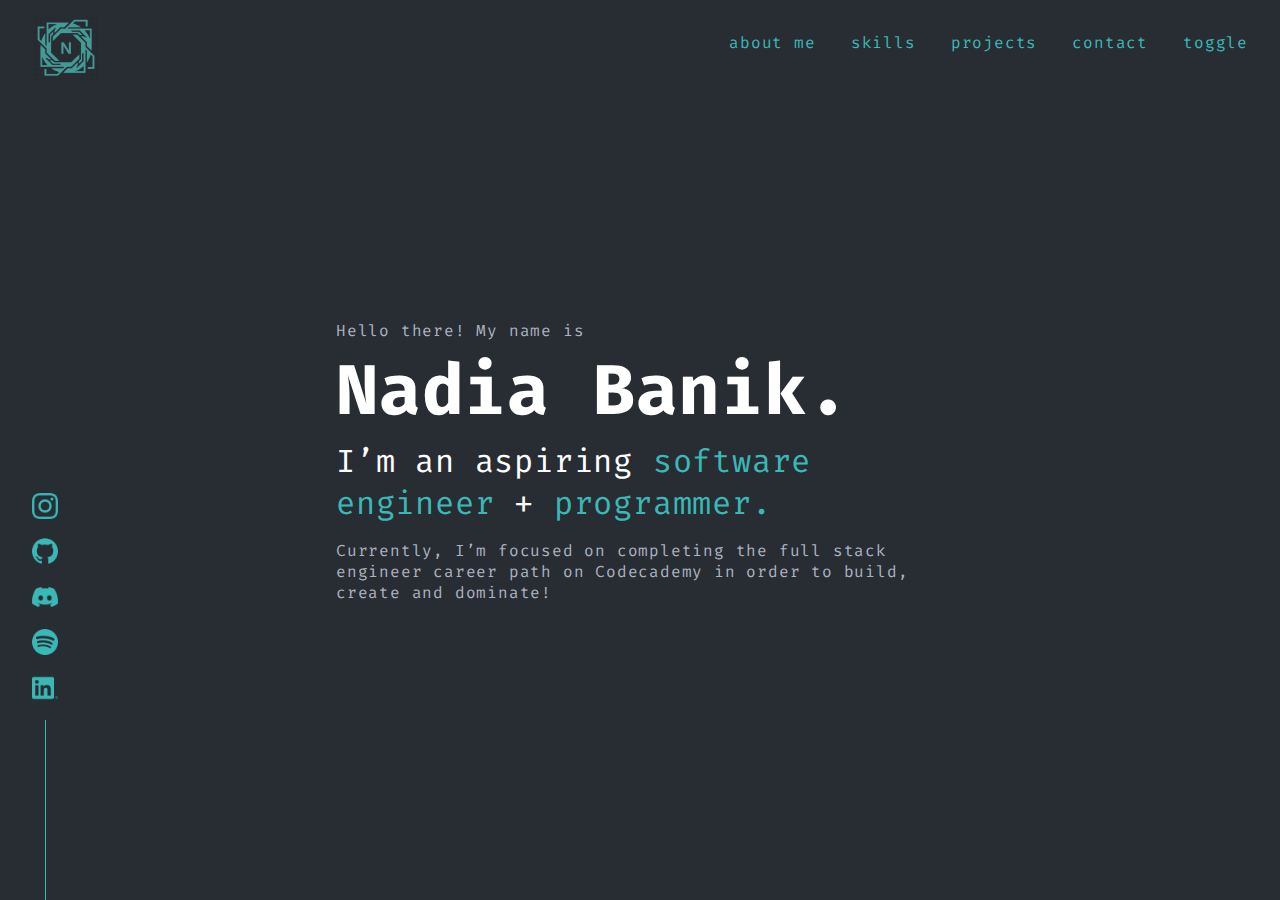
==== index.html @ dfd189db "Add hero content, nav and media bars" ====
<!DOCTYPE html>
<html lang="en">
<head>
    <meta charset="UTF-8">
    <meta name="viewport" content="width=device-width, initial-scale=1.0">
    <link href="https://fonts.googleapis.com/css2?family=Fira+Code:wght@300&family=Roboto+Mono:ital,wght@0,100..700;1,100..700&display=swap" rel="stylesheet">
    <link rel="stylesheet" href="./resources/style.css" type="text/css">
    <title>Portfolio Website</title>
</head>
<body>

    <header>
        <div class="nav-bar">
            <img id="logo" src="./resources/images/logo.png">
            <nav>
                <ul>
                    <a href><li>about me</li></a>
                    <a href><li>skills</li></a>
                    <a href><li>projects</li></a>
                    <a href><li>contact</li></a>
                    <a href><li>toggle</li></a>
                </ul>
            </nav>
        </div>
        
    </header>

    <div class="content">
        <section class="hero">
            <div class="hero-content">
               <div class="hero-text">Hello there! My name is</div>
               <h1>Nadia Banik.</h1>
               <div class="hero-title">I’m an aspiring 
                <span>software engineer</span> + 
                <span>programmer.</span></div>
                <div class="hero-text">Currently, I’m focused on completing the full stack engineer career path on Codecademy in order to build, create and dominate!</div>
            
    
            </div>
        </section>
    </div>
    


    <div class="media-sidebar">
        <a href><img class="media-logos" src="./resources/images/instagram.png" alt="instagram"></a>
        <a href><img class="media-logos" src="./resources/images/github.png" alt="github"></a>
        <a href><img class="media-logos" src="./resources/images/discord.png" alt="discord"></a>
        <a href><img class="media-logos" src="./resources/images/spotify.png" alt="spotify"></a>
        <a href><img class="media-logos" src="./resources/images/linkedin.png" alt="linkedin"></a>
        <span class="media-line"></span>
    </div>
    
</body>
</html>
---- resources/style.css ----
* {
    box-sizing: border-box;
}

body, html {
    font-family: "Fira Code", monospace;
    font-size: 16px;
    margin: 0.5rem 1rem;
    padding: 0;
    background-color: #282C33;
    color: #ABB2BF;
    letter-spacing: 0.05rem;
}

a {
    color: #3AB8B6;
    text-decoration: none;
}

/* NAV BAR  */

.nav-bar {
    display: flex;
    /* position: fixed; */
    z-index: 1;
    justify-content: space-between;
}

nav ul {
    display: flex;
    list-style-type: none;
    gap: 2.2rem;
}

#logo {
    width: 4.25rem;
    height: 4rem;
}

/* MEDIA SIDEBAR  */

.media-sidebar {
    position: fixed;
    display: flex;
    align-items: center;
    flex-direction: column;
    bottom: 0rem;
    gap: 0.9rem;
}

.media-logos {
    width: 1.625rem;
    height: 1.625rem;
}

.media-line {
    width: 0.06rem;
    height: 20vh;
    background-color: #3AB8B6;
    display: block;
}

.content {
    margin-top: 15rem;
    margin-left: 19rem;
}

.hero {
    width: 38rem;
}

h1 {
    font-size: 4.4rem;
    margin: 0.2rem 0;
    color: #FFF
}

.hero-title {
    font-size: 2rem;
    color: #FFF;
    padding-bottom: 1rem;
}

.hero-title span {
    color: #3AB8B6;
}
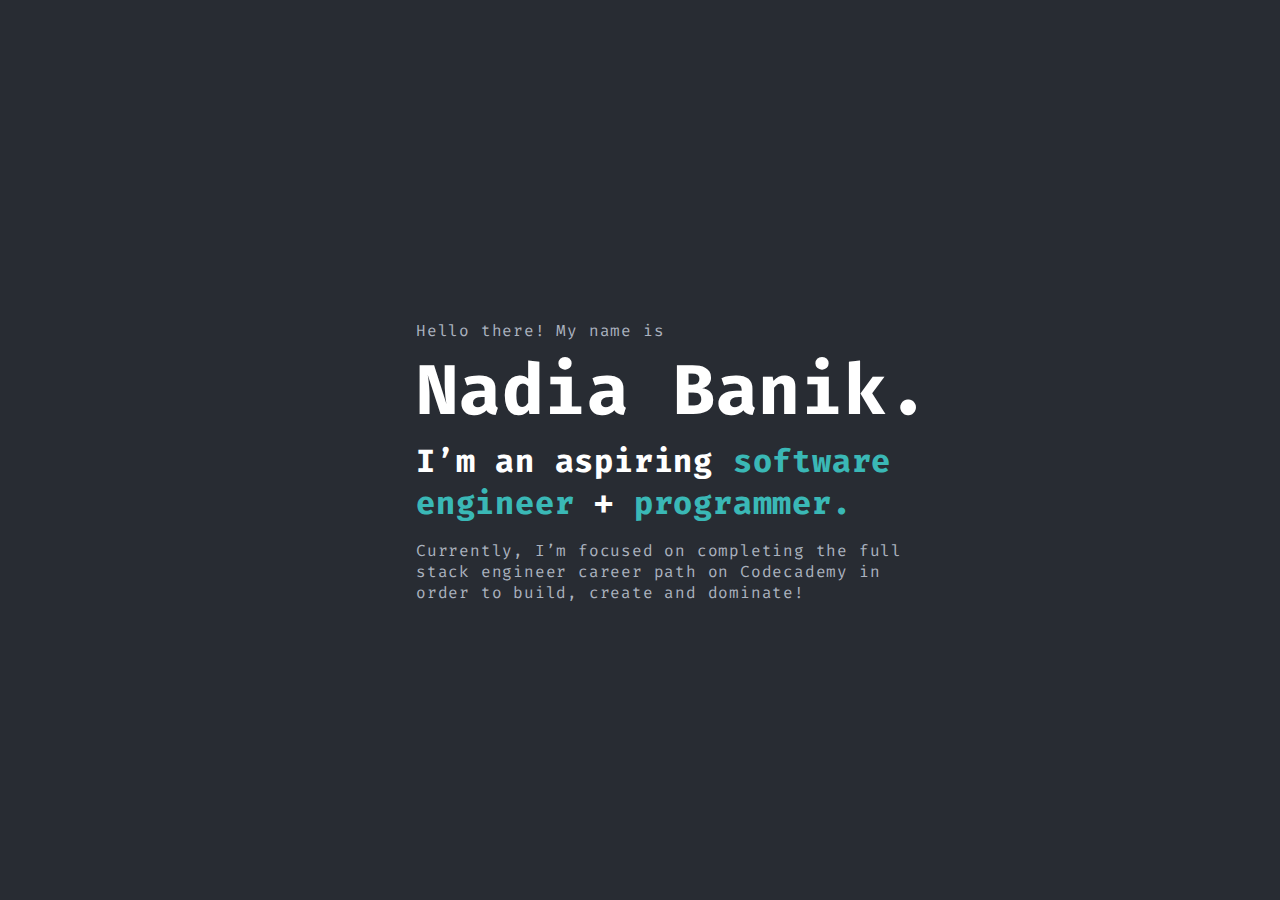
==== commit d24ff998: "Add fade in functions" ====
--- a/index.html
+++ b/index.html
@@ -11,14 +11,14 @@
 
     <header>
         <div class="nav-bar">
-            <img id="logo" src="./resources/images/logo.png">
+            <img id="logo" class="fade-down" src="./resources/images/logo.png">
             <nav>
                 <ul>
-                    <a href><li>about me</li></a>
-                    <a href><li>skills</li></a>
-                    <a href><li>projects</li></a>
-                    <a href><li>contact</li></a>
-                    <a href><li>toggle</li></a>
+                    <a href><li class="fade-down">about me</li></a>
+                    <a href><li class="fade-down">skills</li></a>
+                    <a href><li class="fade-down">projects</li></a>
+                    <a href><li class="fade-down">contact</li></a>
+                    <a href><li class="fade-down">toggle</li></a>
                 </ul>
             </nav>
         </div>
@@ -26,7 +26,7 @@
     </header>
 
     <div class="content">
-        <section class="hero">
+        <section class="hero fade-in">
             <div class="hero-content">
                <div class="hero-text">Hello there! My name is</div>
                <h1>Nadia Banik.</h1>
@@ -42,7 +42,7 @@
     
 
 
-    <div class="media-sidebar">
+    <div class="media-sidebar fade-up">
         <a href><img class="media-logos" src="./resources/images/instagram.png" alt="instagram"></a>
         <a href><img class="media-logos" src="./resources/images/github.png" alt="github"></a>
         <a href><img class="media-logos" src="./resources/images/discord.png" alt="discord"></a>
@@ -51,5 +51,7 @@
         <span class="media-line"></span>
     </div>
     
+    <script src="./resources/script.js"></script>
+
 </body>
 </html>--- a/resources/style.css
+++ b/resources/style.css
@@ -60,13 +60,58 @@
     display: block;
 }
 
-.content {
-    margin-top: 15rem;
-    margin-left: 19rem;
+@keyframes fadeInDown {
+    0% {
+        opacity: 0;
+        transform: translateY(-20px);
+    }
+    100% {
+        opacity: 1;
+        transform: translateY(0);
+    } 
 }
 
+.fade-down {
+    opacity: 0;
+    animation-fill-mode: forwards;
+}
+
+@keyframes fadeInUp {
+    0% {
+        opacity: 0;
+        transform: translateY(80px);
+    }
+    100% {
+        opacity: 1;
+        transform: translateY(0);
+    } 
+}
+
+.fade-up {
+    opacity: 0;
+    animation: fadeInUp 1s forwards;
+}
+
+
+/* CONTENT  */
+
+.content {
+    margin: 15rem 19rem 15rem 24rem;
+    display: flex;
+}
+
+.fade-in {
+    animation: fadeIn 3s;
+}
+
+@keyframes fadeIn {
+    0% { opacity: 0; }
+    100% {opacity: 1; }
+}
+
+
 .hero {
-    width: 38rem;
+    width: 43rem;
 }
 
 h1 {
@@ -77,6 +122,7 @@
 
 .hero-title {
     font-size: 2rem;
+    font-weight: 700;
     color: #FFF;
     padding-bottom: 1rem;
 }
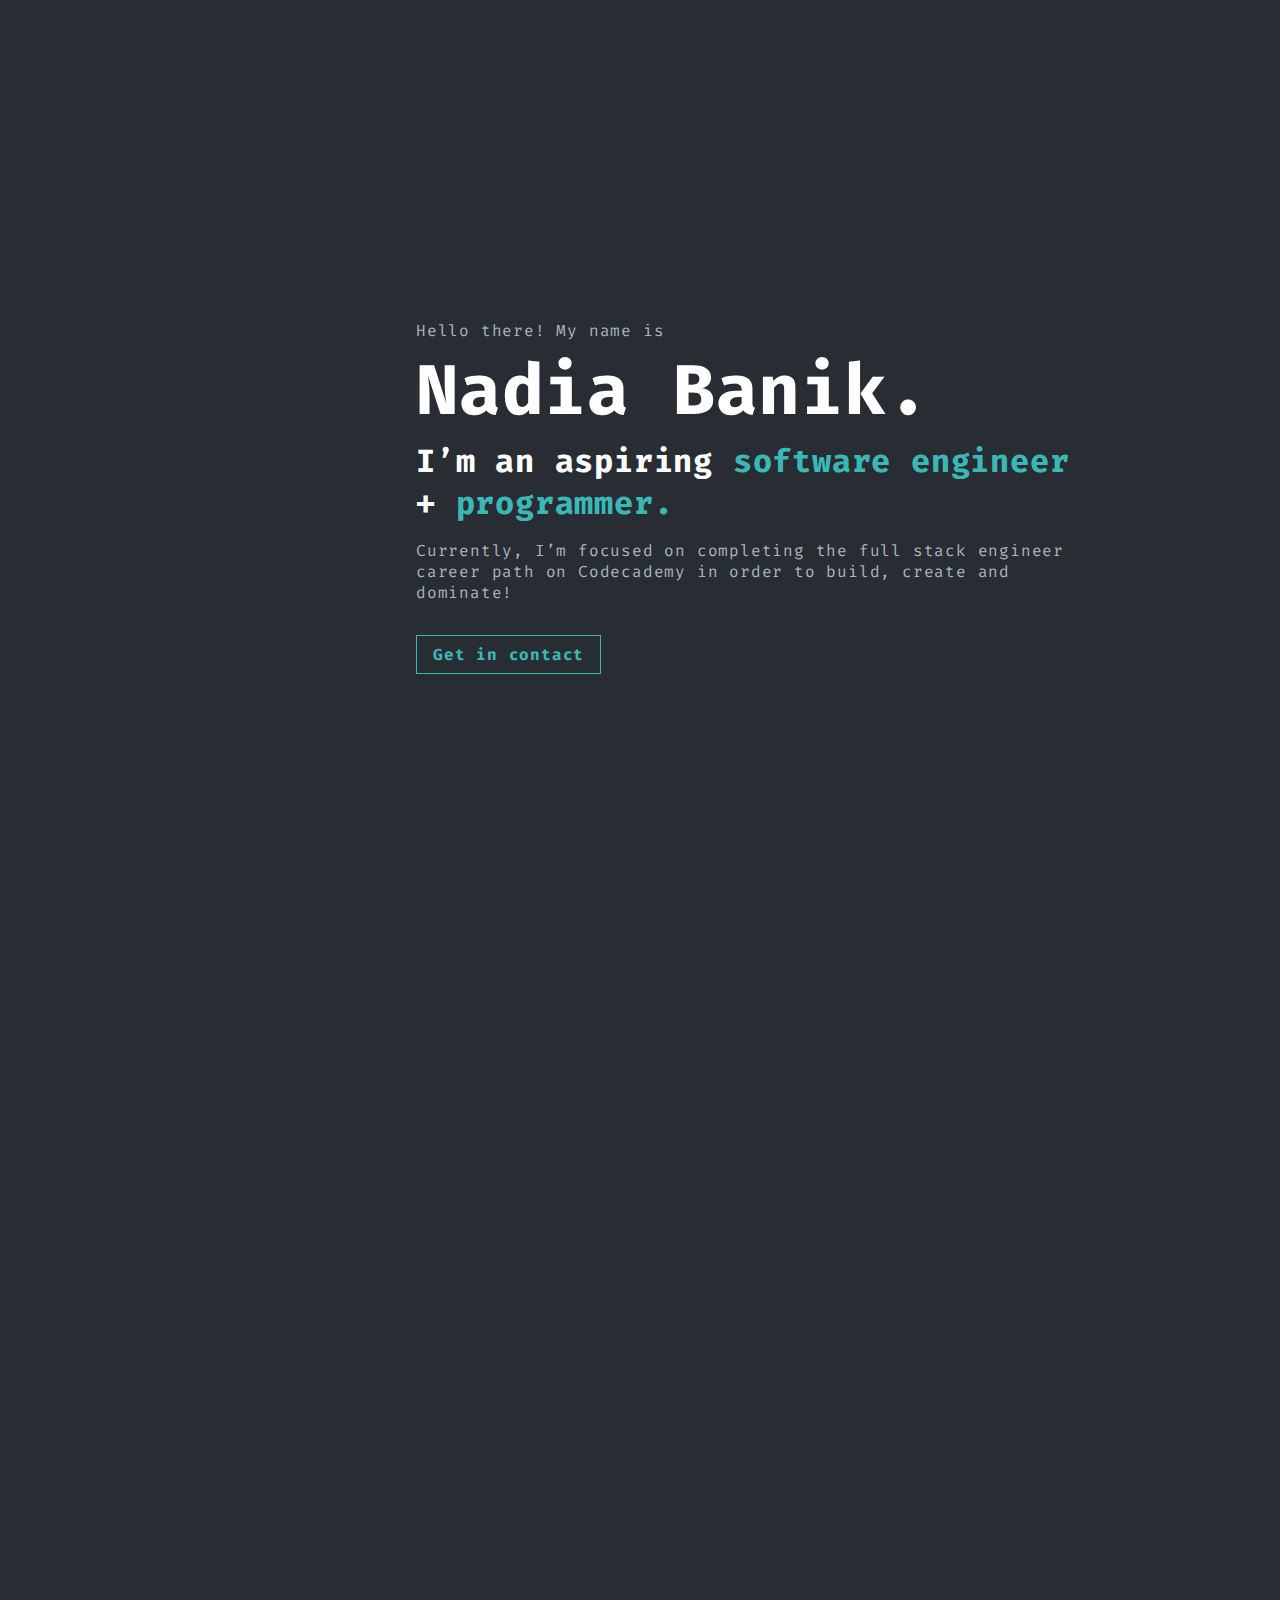
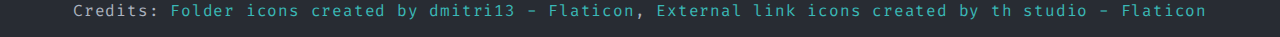
==== commit 5c64a5f0: "Add about me, skills and project sections to content" ====
--- a/index.html
+++ b/index.html
@@ -22,25 +22,7 @@
                 </ul>
             </nav>
         </div>
-        
     </header>
-
-    <div class="content">
-        <section class="hero fade-in">
-            <div class="hero-content">
-               <div class="hero-text">Hello there! My name is</div>
-               <h1>Nadia Banik.</h1>
-               <div class="hero-title">I’m an aspiring 
-                <span>software engineer</span> + 
-                <span>programmer.</span></div>
-                <div class="hero-text">Currently, I’m focused on completing the full stack engineer career path on Codecademy in order to build, create and dominate!</div>
-            
-    
-            </div>
-        </section>
-    </div>
-    
-
 
     <div class="media-sidebar fade-up">
         <a href><img class="media-logos" src="./resources/images/instagram.png" alt="instagram"></a>
@@ -50,8 +32,125 @@
         <a href><img class="media-logos" src="./resources/images/linkedin.png" alt="linkedin"></a>
         <span class="media-line"></span>
     </div>
+
+    <div class="content">
+
+        <section class="hero fade-in">
+            <div class="hero-content">
+               <div class="hero-text">Hello there! My name is</div>
+               <h1>Nadia Banik.</h1>
+               <div class="hero-title">I’m an aspiring 
+                <span>software engineer</span> + 
+                <span>programmer.</span></div>
+                <div class="hero-text">Currently, I’m focused on completing the full stack engineer career path on Codecademy in order to build, create and dominate!</div>
+                <a href="#contact"><div class="contact-button">Get in contact</div></a>
+            </div>
+        </section>
+
+        <section class="about-me fade">
+            <div class="about-me-header"><h2 class="h2">about me</h2></div>
+            <div class="about-me-content">
+                <p>about me text about me text about me text about me text about me text about me text about me text about me text about me text about me text about me text about me text about me text about me text about me text about me text about me text about me text about me text about me text about me text about me text about me text about me text about me text about me text about me text about me text about me text about me text </p>
+                <img src="./resources/images/about-me.png"/>
+            </div>
+        </section>
+
+        <section class="skills fade">
+            <div class="skills-header"><h2 class="h2">skills</h2></div>
+            <div class="skills-content">
+                <div class="skill-block">
+                    <div class="skill-block-name">Languages</div>
+                    <ul class="skill-block-list">
+                        <li class="skill-block-skill">HTML</li>
+                        <li class="skill-block-skill">CSS</li>
+                        <li class="skill-block-skill">Javascript</li>
+                        <li class="skill-block-skill">Python</li>
+                        <li class="skill-block-skill">C#</li>
+                        <li class="skill-block-skill">Java</li>
+                    </ul>
+                </div>
+                <div class="skill-block">
+                    <div class="skill-block-name">Tools</div>
+                    <ul class="skill-block-list">
+                        <li class="skill-block-skill">VSCode</li>
+                        <li class="skill-block-skill">Git</li>
+                        <li class="skill-block-skill">Figma</li>
+                    </ul>
+                </div>
+                <div class="skill-block">
+                    <div class="skill-block-name">Other</div>
+                    <ul class="skill-block-list">
+                        <li class="skill-block-skill">Azure</li>
+                        <li class="skill-block-skill">Powershell</li>
+                        <li class="skill-block-skill">Sysadmin</li>
+                    </ul>
+                </div>
+            </div>
+        </section>
+
+        <section class="projects fade">
+            <div class="projects-header"><h2 class="h2">projects</h2></div>
+            <div class="projects-content">
+                <div class="project-block">
+                    <div class="project">
+                        <div class="project-top">
+                            <img src="./resources/images/folder.png">
+                            <div class="links">
+                                <a href="https://github.com/enzodia1908/hyperspace-hangout" target="_blank"><div class="github-link-projects"></div></a>
+                                <a href="https://enzodia1908.github.io/hyperspace-hangout/" target="_blank"><div class="link"></div></a>
+                            </div>
+                        </div>
+                        <div class="project-info">
+                            <h3>The Hyperspace Hangout</h3>
+                            <p>A responsive club website created utilising the fundamentals of FlexBox.</p>
+                        </div>
+                    </div>
+                </div>
+                
+                <div class="project-block">
+                    <div class="project">
+                        <div class="project-top">
+                            <img src="./resources/images/folder.png">
+                            <div class="links">
+                                <a href="https://github.com/enzodia1908/gymshark-homepage-lookalike" target="_blank"><div class="github-link-projects"></div></a>
+                                <a href="https://enzodia1908.github.io/gymshark-homepage-lookalike/" target="_blank"><div class="link"></div></a>
+                            </div>
+                        </div>
+                        <div class="project-info">
+                            <h3>Gymshark Homepage Lookalike</h3>
+                            <p>First website project using Flexbox and inspired by the Gymshark website.</p>
+                        </div>
+                    </div>
+                </div>
+
+                <div class="project-block">
+                    <div class="project">
+                        <div class="project-top">
+                            <img src="./resources/images/folder.png">
+                            <div class="links">
+                                <a href="https://github.com/enzodia1908/mixed-messages" target="_blank"><div class="github-link-projects"></div></a>
+                                <a href="https://enzodia1908.github.io/mixed-messages/" target="_blank"><div class="link"></div></a>
+                            </div>
+                        </div>
+                        <div class="project-info">
+                            <h3>Mixed Messages</h3>
+                            <p>A fun project that predicts your future, built using Javascript.</p>
+                        </div>
+                    </div>
+                </div>
+            </div>
+
+        </section>
+        
+
+    </div>
     
+
+
+    <footer>Credits: <a href="https://www.flaticon.com/free-icons/folder" title="folder icons">Folder icons created by dmitri13 - Flaticon</a>, <a href="https://www.flaticon.com/free-icons/external-link" title="external link icons">External link icons created by th studio - Flaticon</a></footer>
+    <script src="https://ajax.googleapis.com/ajax/libs/jquery/3.7.1/jquery.min.js"></script>
     <script src="./resources/script.js"></script>
+    
 
 </body>
 </html>--- a/resources/style.css
+++ b/resources/style.css
@@ -15,6 +15,24 @@
 a {
     color: #3AB8B6;
     text-decoration: none;
+    transition: 0.3s ease-in-out;
+}
+
+a:hover {
+    color: #C778DD;
+}
+
+.contact-button {
+    display: inline-block;
+    border: 1px solid #3AB8B6;
+    padding: 0.5rem 1rem;
+    font-weight: 700;
+    margin-top: 2rem;
+    transition: 0.3s ease-in-out;
+}
+
+.contact-button:hover {
+    border: 1px solid #C778DD;
 }
 
 /* NAV BAR  */
@@ -98,6 +116,7 @@
 .content {
     margin: 15rem 19rem 15rem 24rem;
     display: flex;
+    flex-direction: column;
 }
 
 .fade-in {
@@ -109,9 +128,46 @@
     100% {opacity: 1; }
 }
 
+.h2 {
+    font-size: 2rem;
+    position: relative;
+    float: none;
+    clear: both;
+    display: inline-block;
+}
+
+.h2::after {
+    content: "";
+    display: block;
+    width: 17.6rem;
+    height: 0.06rem;
+    background-color: #3AB8B6;
+    position: absolute;
+    transform: translate(100%, -50%);
+    right: -1rem;
+    top: 50%;
+}
+
+.section {
+    height: 100vh;
+}
+
+.fade {
+    opacity: 0;
+    transform: translate(0, 10vh);
+    transition: all 2.5s;
+}
+
+.fade.visible {
+    opacity: 1;
+    transform: translate(0, 0);
+}
+
+/* HERO  */
 
 .hero {
     width: 43rem;
+    padding-bottom: 19rem;
 }
 
 h1 {
@@ -129,4 +185,136 @@
 
 .hero-title span {
     color: #3AB8B6;
+}
+
+/* ABOUT ME  */
+
+.about-me {
+    width: 49.25rem;
+    padding-bottom: 19rem;
+}
+
+.about-me-content {
+    display: flex;
+}
+
+.about-me img {
+    height: 13.8rem;
+    width: 13.8rem;
+}
+
+/* SKILLS  */
+
+.skills {
+    width: 43rem;
+    padding-bottom: 19rem;
+}
+
+.skills-content {
+    padding-top: 4.18rem;
+    display: flex;
+    gap: 1.8rem;
+    align-items: flex-start;
+}
+
+.skill-block {
+    border: 1px solid #3AB8B6;
+    display: flex;
+    flex-direction: column;
+    max-width: 11rem;
+    min-width: 200px;
+}
+
+.skill-block-name {
+    padding: 8px;
+    border-bottom: 1px solid #3AB8B6;
+}
+
+.skill-block-list {
+    display: flex;
+    flex-wrap: wrap;
+    gap: 0.5rem;
+    padding: 0 0.5rem;
+}
+
+.skill-block-skill {
+    list-style: none;
+    margin: 0;
+}
+
+/* PROJECTS  */
+
+.projects {
+    width: 43rem;
+    padding-bottom: 19rem;
+}
+
+.projects-content {
+    padding-top: 4.18rem;
+    display: flex;
+    gap: 1.8rem;
+    align-items: flex-start;
+}
+
+.project-block {
+    border: 1px solid #3AB8B6;
+    display: flex;
+    flex-direction: column;
+    min-width: 19.5rem;
+    min-height: 15.8rem;
+}
+
+.project {
+    margin: 1.3rem;
+}
+
+.project-top {
+    display: flex;
+    justify-content: space-between;
+    align-items: start;
+    padding-bottom: 0.8rem;
+}
+
+.project-top img {
+    width: 2.2rem;
+    height: 2.2rem;
+}
+
+.links {
+    display: flex;
+    align-items: center;
+    gap: 0.5rem;
+}
+
+.github-link-projects {
+    width: 1.3rem;
+    height: 1.3rem;
+    background-image: url(./images/github.png);
+    background-size: cover;
+    transition: background-image 0.3s ease-in-out;
+}
+
+.github-link-projects:hover {
+    background-image: url(./images/github-hover.png);
+    cursor: pointer;
+}
+
+.link {
+    width: 1.3rem;
+    height: 1.3rem;
+    background-image: url(./images/link.png);
+    background-size: cover;
+    transition: background-image 0.3s ease-in-out;
+}
+
+.link:hover {
+    background-image: url(./images/link-hover.png);
+    cursor: pointer;
+}
+
+
+
+
+footer {
+    text-align: center;
 }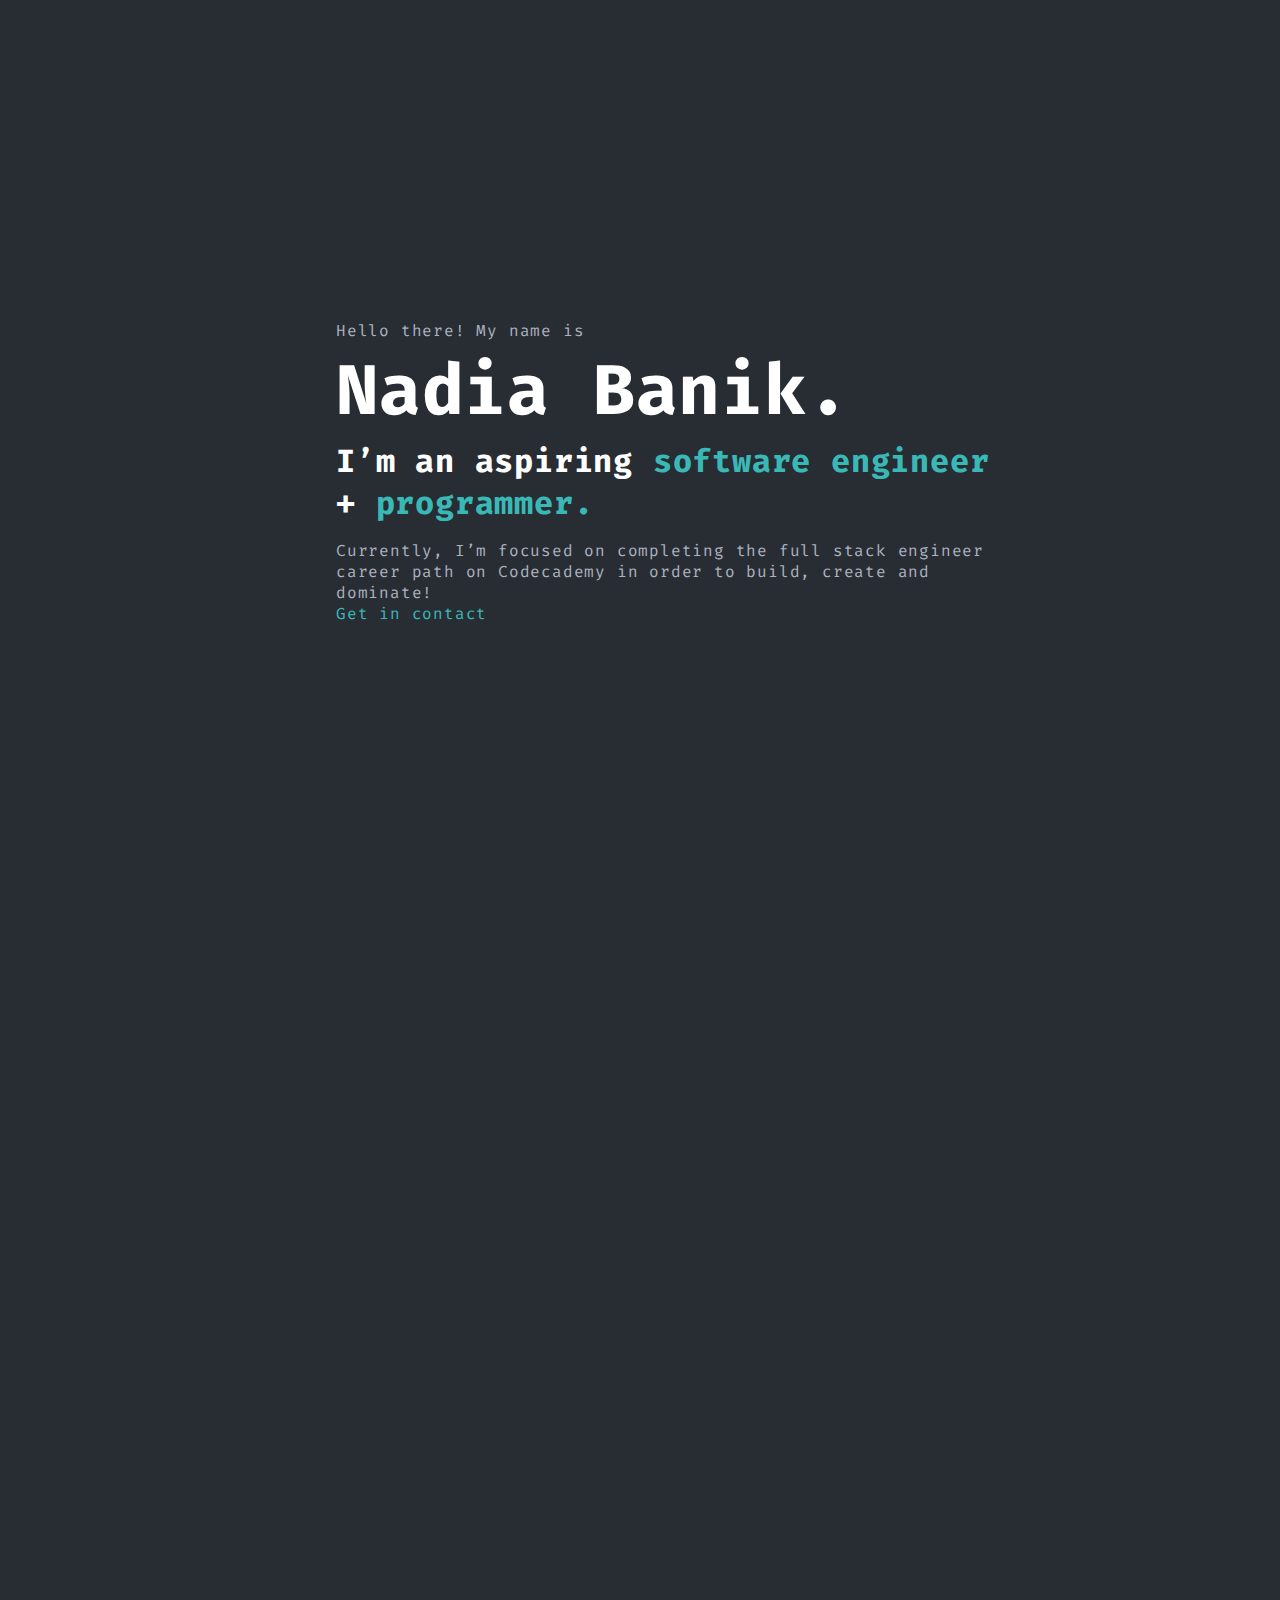
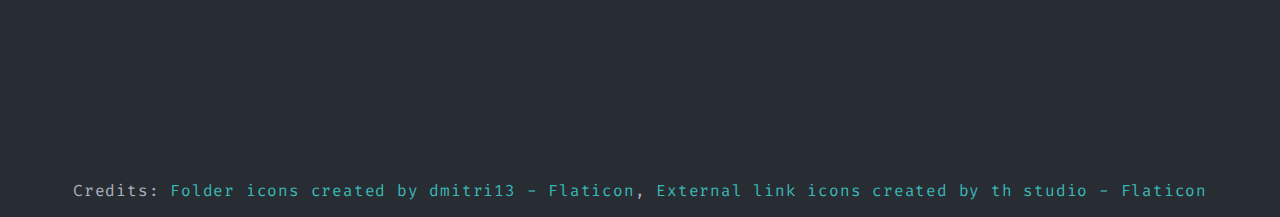
==== commit 73eb373d: "Add contact section" ====
--- a/index.html
+++ b/index.html
@@ -9,6 +9,7 @@
 </head>
 <body>
 
+    <!-- NAV BAR TOP -->
     <header>
         <div class="nav-bar">
             <img id="logo" class="fade-down" src="./resources/images/logo.png">
@@ -24,6 +25,7 @@
         </div>
     </header>
 
+    <!-- MEDIA BAR SIDE -->
     <div class="media-sidebar fade-up">
         <a href><img class="media-logos" src="./resources/images/instagram.png" alt="instagram"></a>
         <a href><img class="media-logos" src="./resources/images/github.png" alt="github"></a>
@@ -33,8 +35,10 @@
         <span class="media-line"></span>
     </div>
 
+    <!-- MAIN CONTENT -->
     <div class="content">
 
+        <!-- HERO CONTENT -->
         <section class="hero fade-in">
             <div class="hero-content">
                <div class="hero-text">Hello there! My name is</div>
@@ -47,6 +51,7 @@
             </div>
         </section>
 
+        <!-- ABOUT ME CONTENT -->
         <section class="about-me fade">
             <div class="about-me-header"><h2 class="h2">about me</h2></div>
             <div class="about-me-content">
@@ -55,6 +60,7 @@
             </div>
         </section>
 
+        <!-- SKILLS CONTENT -->
         <section class="skills fade">
             <div class="skills-header"><h2 class="h2">skills</h2></div>
             <div class="skills-content">
@@ -88,6 +94,7 @@
             </div>
         </section>
 
+        <!-- PROJECTS CONTENT -->
         <section class="projects fade">
             <div class="projects-header"><h2 class="h2">projects</h2></div>
             <div class="projects-content">
@@ -139,10 +146,16 @@
                     </div>
                 </div>
             </div>
+        </section>
 
+        <!-- CONTACT CONTENT -->
+        <section class="contact fade">
+            <div class="contact-header"><h2 class="h2">contact</h2></div>
+            <div class="contact-content">
+                My inbox is always open, whether it's to ask questions about any of my projects, if you need any help with your projects or if you just want to say hi. :)                
+            </div>
+            <div class="button">Say hello!</div>
         </section>
-        
-
     </div>
     
 
--- a/resources/style.css
+++ b/resources/style.css
@@ -22,7 +22,7 @@
     color: #C778DD;
 }
 
-.contact-button {
+.button {
     display: inline-block;
     border: 1px solid #3AB8B6;
     padding: 0.5rem 1rem;
@@ -31,7 +31,7 @@
     transition: 0.3s ease-in-out;
 }
 
-.contact-button:hover {
+.button:hover {
     border: 1px solid #C778DD;
 }
 
@@ -114,9 +114,11 @@
 /* CONTENT  */
 
 .content {
-    margin: 15rem 19rem 15rem 24rem;
+    margin: 15rem 10rem 15rem 15rem;
     display: flex;
     flex-direction: column;
+    justify-content: center;
+    align-items: center;
 }
 
 .fade-in {
@@ -313,6 +315,12 @@
 }
 
 
+/* CONTACT  */
+
+.contact-content {
+
+}
+
 
 
 footer {
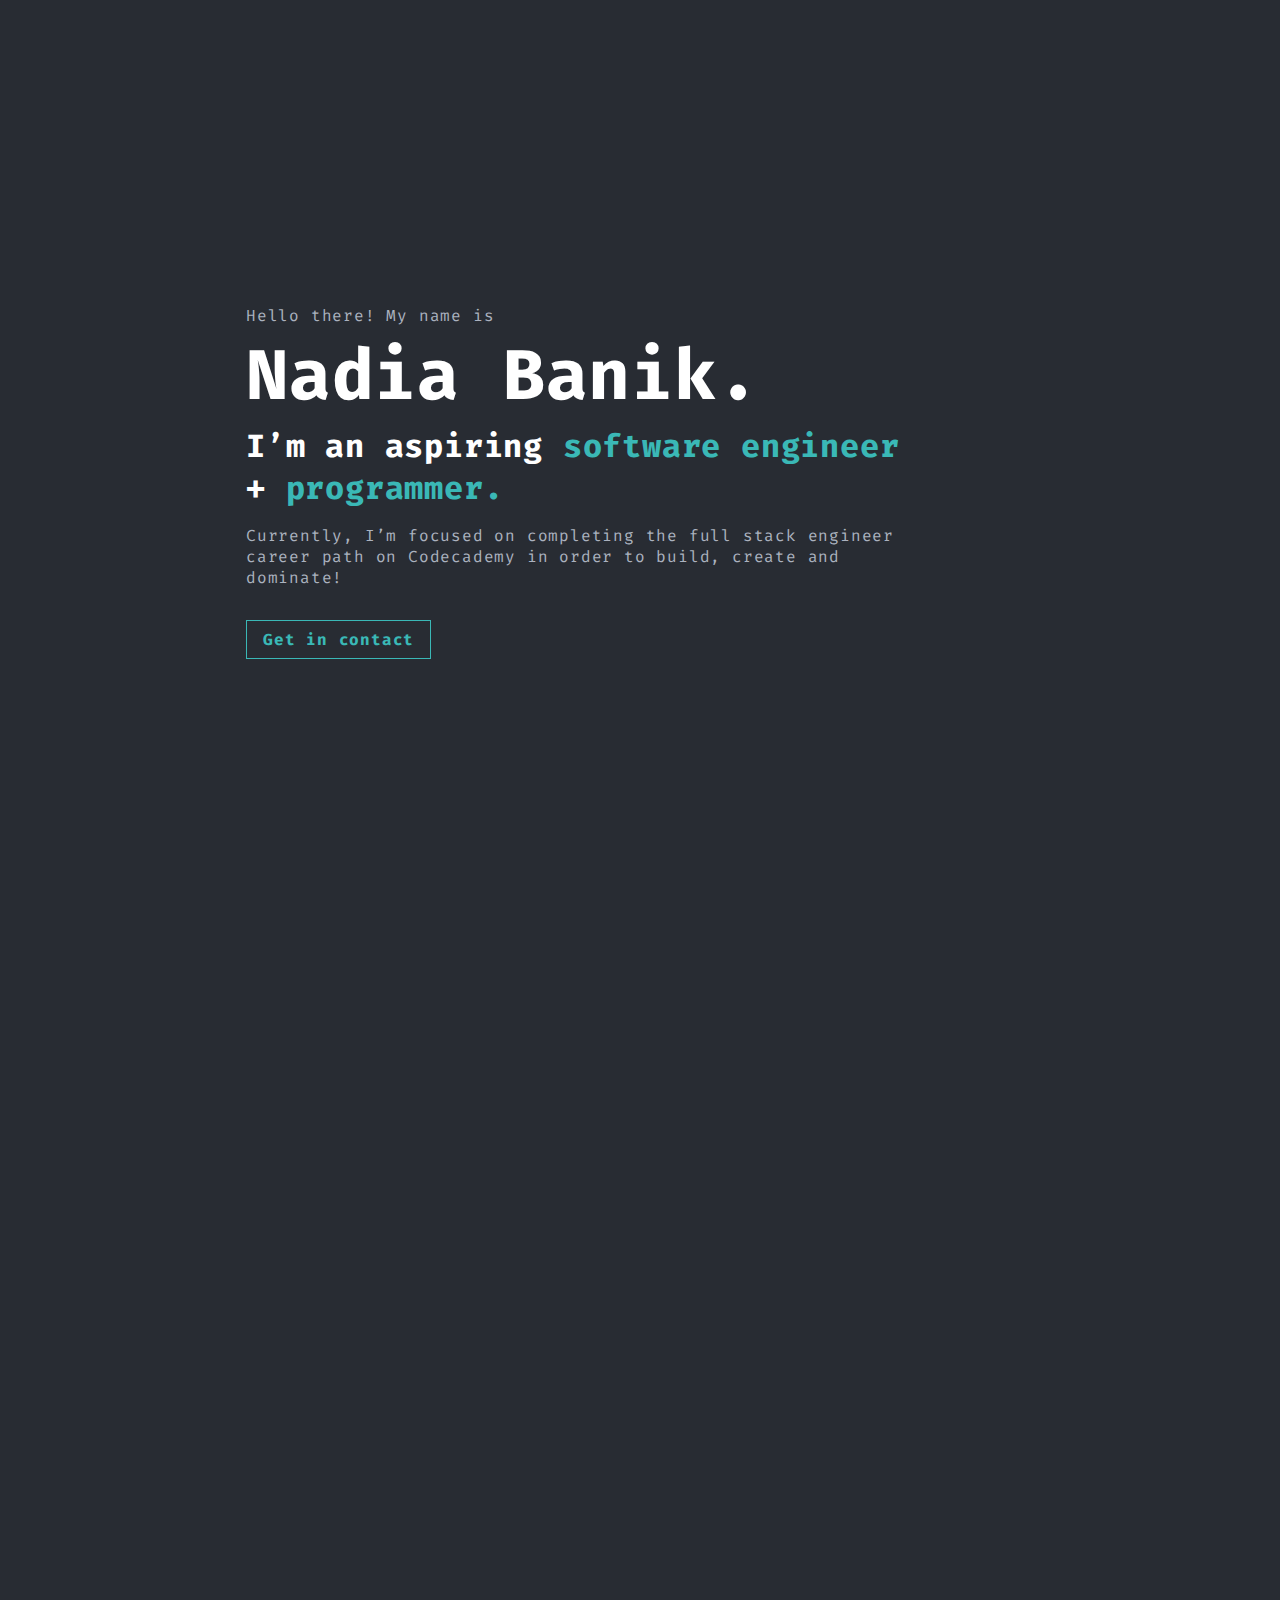
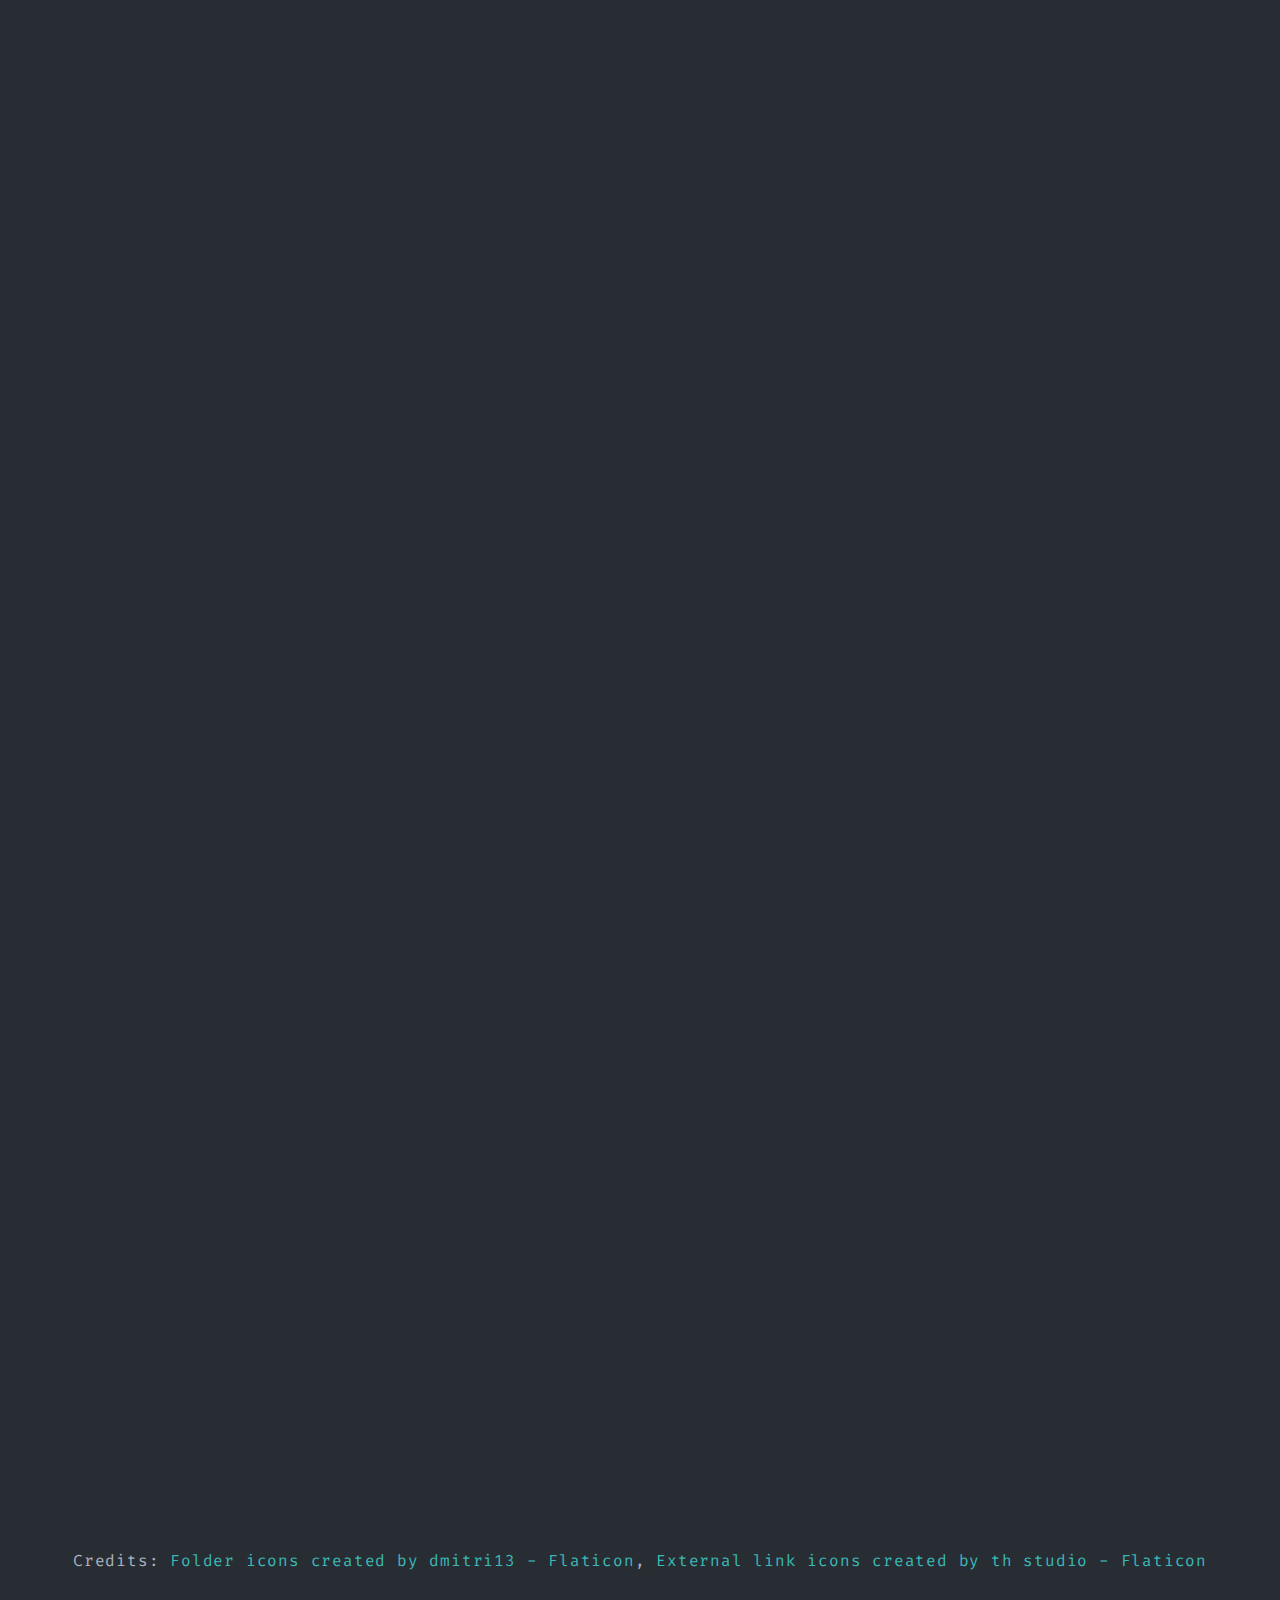
==== commit d38dd716: "Add about me page" ====
--- a/index.html
+++ b/index.html
@@ -11,7 +11,6 @@
 
     <!-- NAV BAR TOP -->
     <header>
-        <div class="nav-bar">
             <img id="logo" class="fade-down" src="./resources/images/logo.png">
             <nav>
                 <ul>
@@ -22,7 +21,6 @@
                     <a href><li class="fade-down">toggle</li></a>
                 </ul>
             </nav>
-        </div>
     </header>
 
     <!-- MEDIA BAR SIDE -->
@@ -47,7 +45,7 @@
                 <span>software engineer</span> + 
                 <span>programmer.</span></div>
                 <div class="hero-text">Currently, I’m focused on completing the full stack engineer career path on Codecademy in order to build, create and dominate!</div>
-                <a href="#contact"><div class="contact-button">Get in contact</div></a>
+                <a href="#contact"><div class="button">Get in contact</div></a>
             </div>
         </section>
 
@@ -55,43 +53,14 @@
         <section class="about-me fade">
             <div class="about-me-header"><h2 class="h2">about me</h2></div>
             <div class="about-me-content">
-                <p>about me text about me text about me text about me text about me text about me text about me text about me text about me text about me text about me text about me text about me text about me text about me text about me text about me text about me text about me text about me text about me text about me text about me text about me text about me text about me text about me text about me text about me text about me text </p>
-                <img src="./resources/images/about-me.png"/>
+                <p>
+                I’ve been passionate about coding since childhood, starting with HTML & CSS. Though I've explored other areas of IT, programming is what excites me most. Outside of work, I’m at the gym, enjoying pizza, ice cream, and anything caramel, and I can’t live without music or spice—nothing is too hot!<br><br>
+
+                I also love arts and crafts, from Lego builds to miniature sculptures.
+                </p>
+                <img class="about-me-img" src="./resources/images/about-me.png"/>
             </div>
-        </section>
-
-        <!-- SKILLS CONTENT -->
-        <section class="skills fade">
-            <div class="skills-header"><h2 class="h2">skills</h2></div>
-            <div class="skills-content">
-                <div class="skill-block">
-                    <div class="skill-block-name">Languages</div>
-                    <ul class="skill-block-list">
-                        <li class="skill-block-skill">HTML</li>
-                        <li class="skill-block-skill">CSS</li>
-                        <li class="skill-block-skill">Javascript</li>
-                        <li class="skill-block-skill">Python</li>
-                        <li class="skill-block-skill">C#</li>
-                        <li class="skill-block-skill">Java</li>
-                    </ul>
-                </div>
-                <div class="skill-block">
-                    <div class="skill-block-name">Tools</div>
-                    <ul class="skill-block-list">
-                        <li class="skill-block-skill">VSCode</li>
-                        <li class="skill-block-skill">Git</li>
-                        <li class="skill-block-skill">Figma</li>
-                    </ul>
-                </div>
-                <div class="skill-block">
-                    <div class="skill-block-name">Other</div>
-                    <ul class="skill-block-list">
-                        <li class="skill-block-skill">Azure</li>
-                        <li class="skill-block-skill">Powershell</li>
-                        <li class="skill-block-skill">Sysadmin</li>
-                    </ul>
-                </div>
-            </div>
+            <a href="./about-me.html"><div class="button">See more</div></a>
         </section>
 
         <!-- PROJECTS CONTENT -->
@@ -152,10 +121,11 @@
         <section class="contact fade">
             <div class="contact-header"><h2 class="h2">contact</h2></div>
             <div class="contact-content">
-                My inbox is always open, whether it's to ask questions about any of my projects, if you need any help with your projects or if you just want to say hi. :)                
-            </div>
-            <div class="button">Say hello!</div>
+                <p>My inbox is always open, whether it's to ask questions about any of my projects, if you need any help with your projects or if you just want to say hi. :)</p>
+                </div>
+            <a href="mailto:nadiabanik@hotmail.com"><div class="button">Say hello!</div></a>
         </section>
+
     </div>
     
 
--- a/resources/style.css
+++ b/resources/style.css
@@ -5,11 +5,12 @@
 body, html {
     font-family: "Fira Code", monospace;
     font-size: 16px;
-    margin: 0.5rem 1rem;
+    /* margin: 0.5rem 0.5rem; */
     padding: 0;
     background-color: #282C33;
     color: #ABB2BF;
     letter-spacing: 0.05rem;
+    margin: 0;
 }
 
 a {
@@ -28,31 +29,42 @@
     padding: 0.5rem 1rem;
     font-weight: 700;
     margin-top: 2rem;
-    transition: 0.3s ease-in-out;
+    transition: background-color 0.3s ease-in-out;
 }
 
 .button:hover {
-    border: 1px solid #C778DD;
+    background-color: #91919147; /* border color for button on hover */
 }
 
 /* NAV BAR  */
 
-.nav-bar {
-    display: flex;
-    /* position: fixed; */
+header {
+    display: flex;
+    position: fixed;
+    justify-content: space-between;
+    align-items: center;
+    margin: 0;
+    padding: 0.5rem 1rem;
+    width: 100%;
+    background-color: #282C33;
     z-index: 1;
-    justify-content: space-between;
-}
+}
+
+/* nav {
+    padding-right: 1rem;
+} */
 
 nav ul {
     display: flex;
     list-style-type: none;
-    gap: 2.2rem;
+    gap: 2rem;
+    padding: 0;
+    margin: 0;
 }
 
 #logo {
-    width: 4.25rem;
-    height: 4rem;
+    width: 3.25rem;
+    height: 3rem;
 }
 
 /* MEDIA SIDEBAR  */
@@ -64,6 +76,7 @@
     flex-direction: column;
     bottom: 0rem;
     gap: 0.9rem;
+    padding-left: 1.3rem;
 }
 
 .media-logos {
@@ -114,7 +127,7 @@
 /* CONTENT  */
 
 .content {
-    margin: 15rem 10rem 15rem 15rem;
+    /* margin: 15rem 10rem 15rem 10rem; */
     display: flex;
     flex-direction: column;
     justify-content: center;
@@ -131,7 +144,7 @@
 }
 
 .h2 {
-    font-size: 2rem;
+    font-size: 1.8rem;
     position: relative;
     float: none;
     clear: both;
@@ -141,18 +154,40 @@
 .h2::after {
     content: "";
     display: block;
-    width: 17.6rem;
+    width: 10rem;
     height: 0.06rem;
     background-color: #3AB8B6;
     position: absolute;
     transform: translate(100%, -50%);
-    right: -1rem;
+    right: -0.5rem;
     top: 50%;
 }
 
-.section {
+section {
+    width: 49.25rem;
+    display: flex;
+    flex-direction: column;
+    justify-content: center;
+}
+
+.hero {
     height: 100vh;
-}
+    padding-top: 4rem;
+}
+
+.about-me, .skills, 
+.projects {
+    height: 80vh;
+}
+
+.contact {
+    height: 90vh;
+}
+
+.about-me-page {
+    height: 80vh;
+}
+
 
 .fade {
     opacity: 0;
@@ -165,12 +200,11 @@
     transform: translate(0, 0);
 }
 
+/* p, div {
+    margin: 0;
+} */
+
 /* HERO  */
-
-.hero {
-    width: 43rem;
-    padding-bottom: 19rem;
-}
 
 h1 {
     font-size: 4.4rem;
@@ -189,31 +223,28 @@
     color: #3AB8B6;
 }
 
+.hero-title, .hero-text {
+    width: 43rem;
+}
+
 /* ABOUT ME  */
 
-.about-me {
-    width: 49.25rem;
-    padding-bottom: 19rem;
-}
-
-.about-me-content {
-    display: flex;
-}
-
-.about-me img {
+.about-me-content, .about-me-page-content {
+    display: flex;
+}
+
+.about-me-img {
     height: 13.8rem;
     width: 13.8rem;
 }
 
+.about-me-page p {
+    padding-left: 1rem;
+}
+
 /* SKILLS  */
 
-.skills {
-    width: 43rem;
-    padding-bottom: 19rem;
-}
-
 .skills-content {
-    padding-top: 4.18rem;
     display: flex;
     gap: 1.8rem;
     align-items: flex-start;
@@ -246,28 +277,27 @@
 
 /* PROJECTS  */
 
-.projects {
-    width: 43rem;
-    padding-bottom: 19rem;
-}
-
 .projects-content {
-    padding-top: 4.18rem;
+    /* padding-top: 2rem; */
     display: flex;
     gap: 1.8rem;
-    align-items: flex-start;
+    /* align-items: flex-start; */
 }
 
 .project-block {
     border: 1px solid #3AB8B6;
     display: flex;
     flex-direction: column;
-    min-width: 19.5rem;
-    min-height: 15.8rem;
+    min-width: 15rem;
+    /* min-height: 15.8rem; */
 }
 
 .project {
     margin: 1.3rem;
+}
+
+.project h3 {
+    font-size: 1rem;
 }
 
 .project-top {
@@ -278,8 +308,8 @@
 }
 
 .project-top img {
-    width: 2.2rem;
-    height: 2.2rem;
+    width: 1.8rem;
+    height: 1.8rem;
 }
 
 .links {
@@ -317,8 +347,8 @@
 
 /* CONTACT  */
 
-.contact-content {
-
+.contact {
+    padding-bottom: 8rem;
 }
 
 
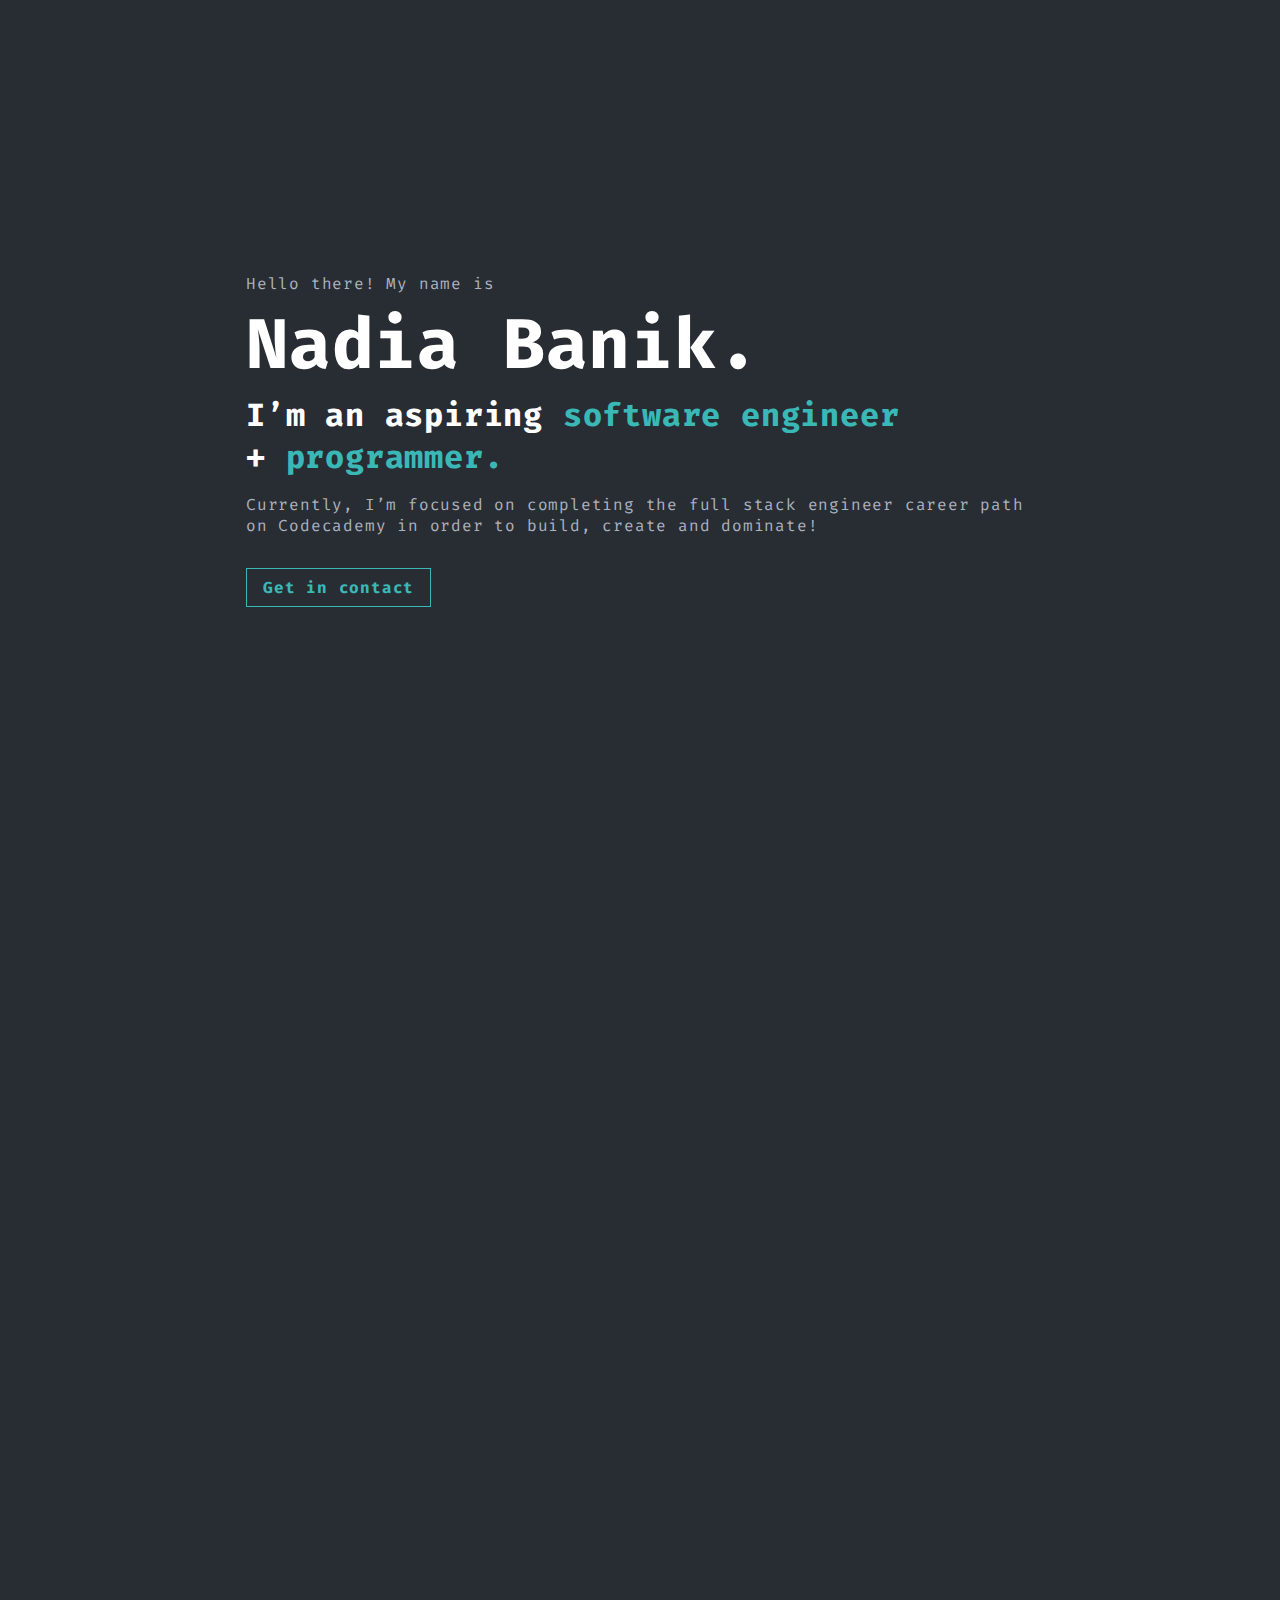
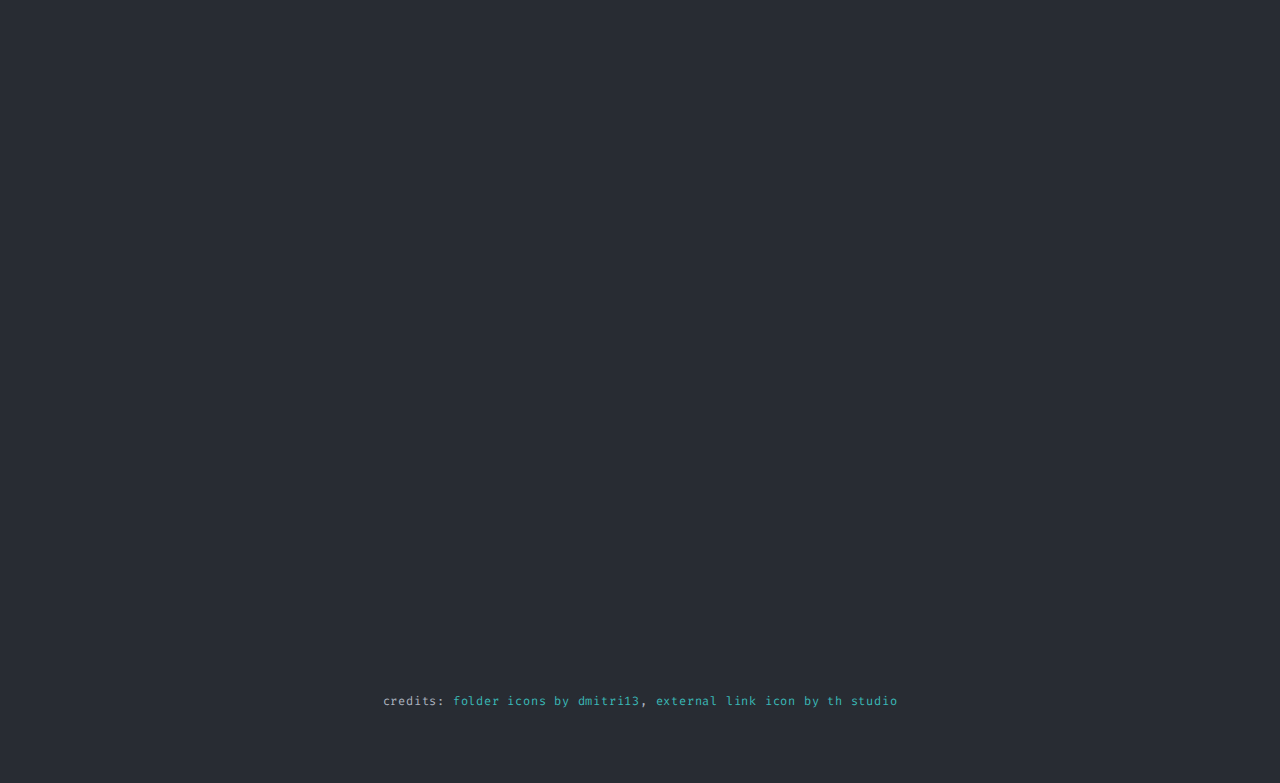
==== commit 702beeb8: "Add website response to different screen dimensons, add mobile navbar" ====
--- a/index.html
+++ b/index.html
@@ -7,27 +7,51 @@
     <link rel="stylesheet" href="./resources/style.css" type="text/css">
     <title>Portfolio Website</title>
 </head>
-<body>
+<body class="home">
 
     <!-- NAV BAR TOP -->
     <header>
-            <img id="logo" class="fade-down" src="./resources/images/logo.png">
+        <div class="main-nav">
+            <a href="./index.html"><img id="logo" class="fade-down" src="./resources/images/logo.png"></a>
             <nav>
                 <ul>
-                    <a href><li class="fade-down">about me</li></a>
-                    <a href><li class="fade-down">skills</li></a>
-                    <a href><li class="fade-down">projects</li></a>
-                    <a href><li class="fade-down">contact</li></a>
+                    <a href="./about-me.html"><li class="fade-down">about me</li></a>
+                    <a href="./projects.html"><li class="fade-down">projects</li></a>
+                    <a href="#contact"><li class="fade-down">contact</li></a>
                     <a href><li class="fade-down">toggle</li></a>
                 </ul>
             </nav>
+        </div>
+            
+        <div class="burger-icon" onclick="toggleNav()">
+            <img src="./resources/images/burger-icon.png" alt="navigation">
+        </div>
+
+        <div class="mobile-nav" id="mobileNav">
+            <div class="mobile-nav-links">
+                <a href="javascript:void(0)" class="close-btn" onclick="toggleNav()">&times;</a>
+                <a href="./about-me.html">about me</a>
+                <a href="./projects.html">projects</a>
+                <a href="#contact">contact</a>
+                <a href>toggle</a>
+            </div>
+            
+            <div class="mobile-media-logos">
+                <a href><img class="mobile-media-logo" src="./resources/images/instagram.png" alt="instagram"></a>
+                <a href><img class="mobile-media-logo" src="./resources/images/github.png" alt="github"></a>
+                <a href><img class="mobile-media-logo" src="./resources/images/discord.png" alt="discord"></a>
+                <a href><img class="mobile-media-logo" src="./resources/images/spotify.png" alt="spotify"></a>
+                <a href><img class="mobile-media-logo" src="./resources/images/linkedin.png" alt="linkedin"></a>
+            </div>
+            
+        </div>
     </header>
 
     <!-- MEDIA BAR SIDE -->
     <div class="media-sidebar fade-up">
-        <a href><img class="media-logos" src="./resources/images/instagram.png" alt="instagram"></a>
+        <a href=><img class="media-logos" src="./resources/images/instagram.png" alt="instagram"></a>
         <a href><img class="media-logos" src="./resources/images/github.png" alt="github"></a>
-        <a href><img class="media-logos" src="./resources/images/discord.png" alt="discord"></a>
+        <a href="https://discord/users/1070563944533590036"><img class="media-logos" src="./resources/images/discord.png" alt="discord"></a>
         <a href><img class="media-logos" src="./resources/images/spotify.png" alt="spotify"></a>
         <a href><img class="media-logos" src="./resources/images/linkedin.png" alt="linkedin"></a>
         <span class="media-line"></span>
@@ -99,7 +123,7 @@
                     </div>
                 </div>
 
-                <div class="project-block">
+                <div class="project-block hide">
                     <div class="project">
                         <div class="project-top">
                             <img src="./resources/images/folder.png">
@@ -115,6 +139,7 @@
                     </div>
                 </div>
             </div>
+            <a href="./projects.html"><div class="projects-view-more">View more</div></a>
         </section>
 
         <!-- CONTACT CONTENT -->
@@ -130,7 +155,7 @@
     
 
 
-    <footer>Credits: <a href="https://www.flaticon.com/free-icons/folder" title="folder icons">Folder icons created by dmitri13 - Flaticon</a>, <a href="https://www.flaticon.com/free-icons/external-link" title="external link icons">External link icons created by th studio - Flaticon</a></footer>
+    <footer>credits: <a href="https://www.flaticon.com/free-icons/folder" title="folder icons">folder icons by dmitri13</a>, <a href="https://www.flaticon.com/free-icons/external-link" title="external link icons">external link icon by th studio</a></footer>
     <script src="https://ajax.googleapis.com/ajax/libs/jquery/3.7.1/jquery.min.js"></script>
     <script src="./resources/script.js"></script>
     
--- a/resources/style.css
+++ b/resources/style.css
@@ -38,7 +38,7 @@
 
 /* NAV BAR  */
 
-header {
+.main-nav {
     display: flex;
     position: fixed;
     justify-content: space-between;
@@ -50,11 +50,7 @@
     z-index: 1;
 }
 
-/* nav {
-    padding-right: 1rem;
-} */
-
-nav ul {
+.main-nav nav ul {
     display: flex;
     list-style-type: none;
     gap: 2rem;
@@ -62,10 +58,124 @@
     margin: 0;
 }
 
+.main-nav nav {
+    transition: none;
+    transform: translateY(0);
+    opacity: 1;
+}
+
+.mobile-nav {
+    height: 100%;
+    width: 0;
+    position: fixed;
+    top: 0;
+    left: 0;
+    background-color: #282C33;
+    overflow-x: hidden;
+    transition: 0.5s;
+    padding-top: 60px;
+    z-index: 2;
+    display: flex;
+    flex-direction: column;
+    justify-content: space-between;
+}
+
+.mobile-nav-links {
+    padding: 0.5rem 0rem 0.5rem 2rem;
+    text-decoration: none;
+    font-size: 1rem;
+    display: flex;
+    transition: 0.3s;
+    flex-direction: column;
+    gap: 1rem;
+}
+
+.mobile-media-logos {
+    display: flex;
+    flex-direction: column;
+    padding: 0;
+    padding: 0.5rem 0rem 0.5rem 2rem;
+    gap: 1rem;
+    padding-bottom: 2rem;
+}
+
+.mobile-media-logo {
+    width: 1.3rem;
+    height: 1.3rem;
+}
+
+.mobile-nav .close-btn {
+    position: absolute;
+    top: 0;
+    right: 1.5rem;
+    font-size: 2rem;
+}
+
+.burger-icon {
+    display: none;
+    cursor: pointer;
+}
+
+.burger-icon img {
+    width: 25px;
+    height: auto;
+}
+
 #logo {
     width: 3.25rem;
     height: 3rem;
 }
+
+@keyframes fadeInDown {
+    0% {
+        opacity: 0;
+        transform: translateY(-20px);
+    }
+    100% {
+        opacity: 1;
+        transform: translateY(0);
+    } 
+}
+
+.fade-down {
+    opacity: 0;
+    transform: translateY(-20px);
+    animation: fadeInDown 0.5s ease forwards;
+}
+
+@media only screen and (max-width: 1024px) {
+
+    
+}
+
+@media only screen and (min-width: 768px) {
+    .mobile-nav {
+        display: none;
+    }
+}
+
+
+@media only screen and (max-width: 425px) {
+    .main-nav {
+        display: none;
+    }
+
+    .burger-icon {
+        display: block;  
+        position: fixed; 
+        top: 1%;        
+        left: 3%;  
+    }
+
+}
+
+@media only screen and (max-width: 320px) {
+    .burger-icon img {
+        width: 20px;
+        height: auto;
+    }
+}
+
 
 /* MEDIA SIDEBAR  */
 
@@ -91,10 +201,10 @@
     display: block;
 }
 
-@keyframes fadeInDown {
+@keyframes fadeInUp {
     0% {
         opacity: 0;
-        transform: translateY(-20px);
+        transform: translateY(80px);
     }
     100% {
         opacity: 1;
@@ -102,34 +212,23 @@
     } 
 }
 
-.fade-down {
-    opacity: 0;
-    animation-fill-mode: forwards;
-}
-
-@keyframes fadeInUp {
-    0% {
-        opacity: 0;
-        transform: translateY(80px);
-    }
-    100% {
-        opacity: 1;
-        transform: translateY(0);
-    } 
-}
-
 .fade-up {
     opacity: 0;
     animation: fadeInUp 1s forwards;
 }
 
+@media only screen and (max-width: 425px) {
+    .media-sidebar {
+        display: none;
+    }
+}
 
 /* CONTENT  */
 
 .content {
-    /* margin: 15rem 10rem 15rem 10rem; */
-    display: flex;
-    flex-direction: column;
+    margin: 0 10rem;
+    display: flex;
+    flex-direction: column;     
     justify-content: center;
     align-items: center;
 }
@@ -168,24 +267,86 @@
     display: flex;
     flex-direction: column;
     justify-content: center;
-}
+    /* width: 100%; */
+    align-content: center;
+    flex-wrap: wrap;
+}
+
+@media only screen and (max-width: 1024px) {
+
+    .content {
+        margin: 0 8rem;
+    }
+
+    section {
+        width: 35rem;
+    }
+    
+}
+
+@media only screen and (max-width: 768px) {
+    .content {
+        margin: 0 5rem;
+    }
+
+    section {
+        width: 30rem;
+    }
+}
+
+@media only screen and (max-width: 425px) {
+    .content {
+        margin: 0 3rem;
+    }
+
+    section {
+        width: 20rem;
+    }
+
+    .h2 {
+        font-size: 1.5rem;
+    }
+}
+
+@media only screen and (max-width: 320px) {
+    .content {
+        margin: 0 1.5rem;
+    }
+
+    section {
+        width: 15rem;
+    }
+
+    .h2::after {
+        width: 5rem;
+    }
+}
+
+
 
 .hero {
-    height: 100vh;
-    padding-top: 4rem;
-}
-
-.about-me, .skills, 
+    height: 50rem;
+    padding-top: 5rem;
+}
+
+.about-me {
+    padding-bottom: 10rem;
+}
+
 .projects {
-    height: 80vh;
+    padding-bottom: 10rem;
 }
 
 .contact {
-    height: 90vh;
+    padding-bottom: 30rem;
 }
 
 .about-me-page {
     height: 80vh;
+}
+
+.skills {
+    padding-bottom: 30vh;
 }
 
 
@@ -200,9 +361,16 @@
     transform: translate(0, 0);
 }
 
-/* p, div {
-    margin: 0;
-} */
+@media only screen and (max-width: 425px) {
+    .hero {
+        height: 40rem;
+        padding-top: 5rem;
+    }
+
+    .about-me {
+        padding-top: 6rem;
+    }
+}
 
 /* HERO  */
 
@@ -223,9 +391,38 @@
     color: #3AB8B6;
 }
 
-.hero-title, .hero-text {
+.hero-title {
     width: 43rem;
 }
+
+@media only screen and (max-width: 1024px) {
+    /* h1 {
+        font-size: 2.5rem;
+    } */
+
+    .hero-content {
+        width: 100%;
+    }
+
+    .hero-title {
+        font-size: 1.5rem;
+    }
+}
+
+@media only screen and (max-width: 768px) {
+    h1 {
+        font-size: 2.5rem;
+    }
+
+    .hero-content, .hero-title {
+        width: 100%;
+    }
+
+    .hero-title {
+        font-size: 1.5rem;
+    }
+}
+
 
 /* ABOUT ME  */
 
@@ -242,6 +439,12 @@
     padding-left: 1rem;
 }
 
+@media only screen and (max-width: 768px) {
+    .about-me-img {
+        display: none;
+    }
+}
+
 /* SKILLS  */
 
 .skills-content {
@@ -280,15 +483,19 @@
 .projects-content {
     /* padding-top: 2rem; */
     display: flex;
-    gap: 1.8rem;
+    /* gap: 1.8rem; */
+    width: 100%;
+    justify-content: space-around;
+    flex-direction: row;
     /* align-items: flex-start; */
+    flex-wrap: wrap;
 }
 
 .project-block {
     border: 1px solid #3AB8B6;
     display: flex;
-    flex-direction: column;
-    min-width: 15rem;
+    /* flex-direction: column; */
+    width: 15rem;
     /* min-height: 15.8rem; */
 }
 
@@ -344,6 +551,36 @@
     cursor: pointer;
 }
 
+.projects-view-more {
+    padding-top: 1.8rem;
+    text-align: end;
+}
+
+@media only screen and (max-width: 1024px) {
+    .hide {
+        display: none;
+    }
+
+    .projects-content {
+        justify-content: space-around;
+    }
+}
+
+@media only screen and (max-width: 768px) {
+    .hide {
+        display: none;
+    }
+
+    .projects-content {
+        gap: 1rem;
+    }
+
+    .project-block {
+        width: 100%;
+    }
+}
+
+
 
 /* CONTACT  */
 
@@ -355,4 +592,11 @@
 
 footer {
     text-align: center;
+    font-size: 12px;
+}
+
+@media only screen and (max-width: 425px) {
+    footer {
+        margin: 0 3rem;
+    }
 }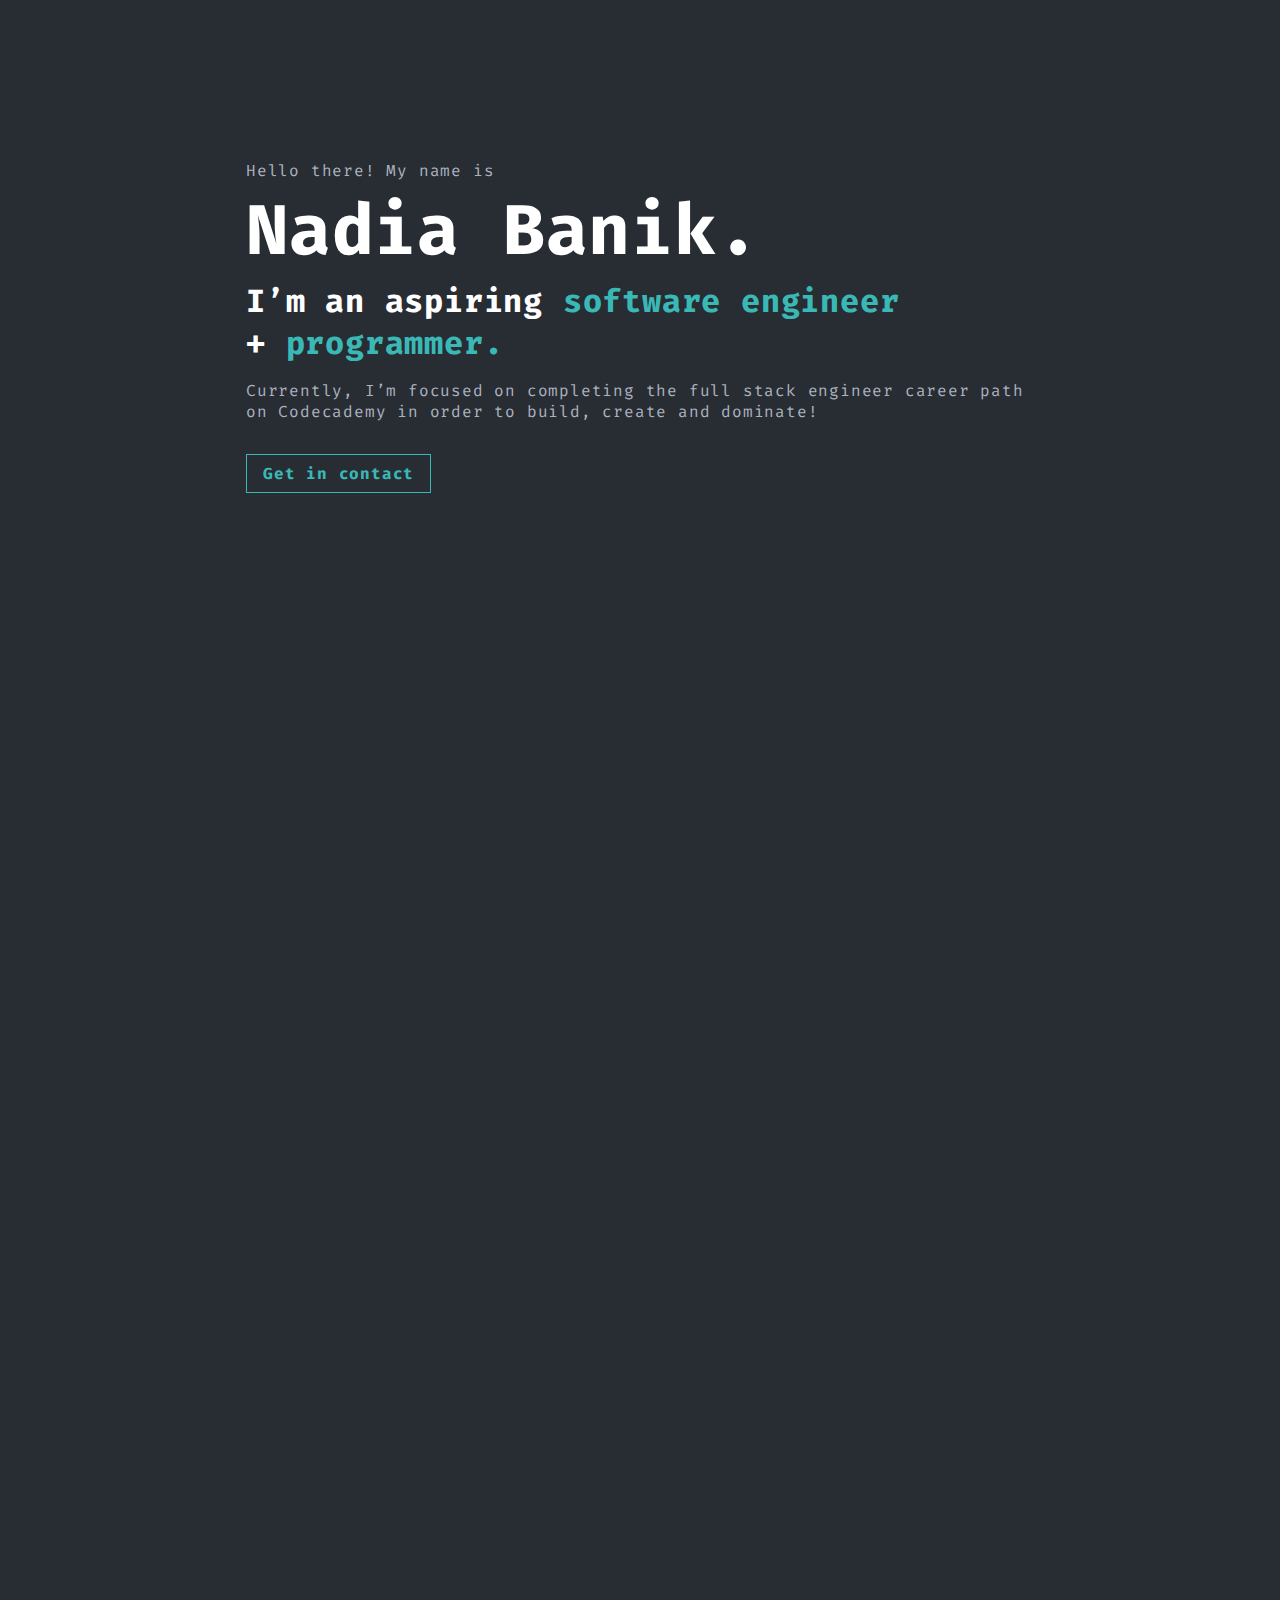
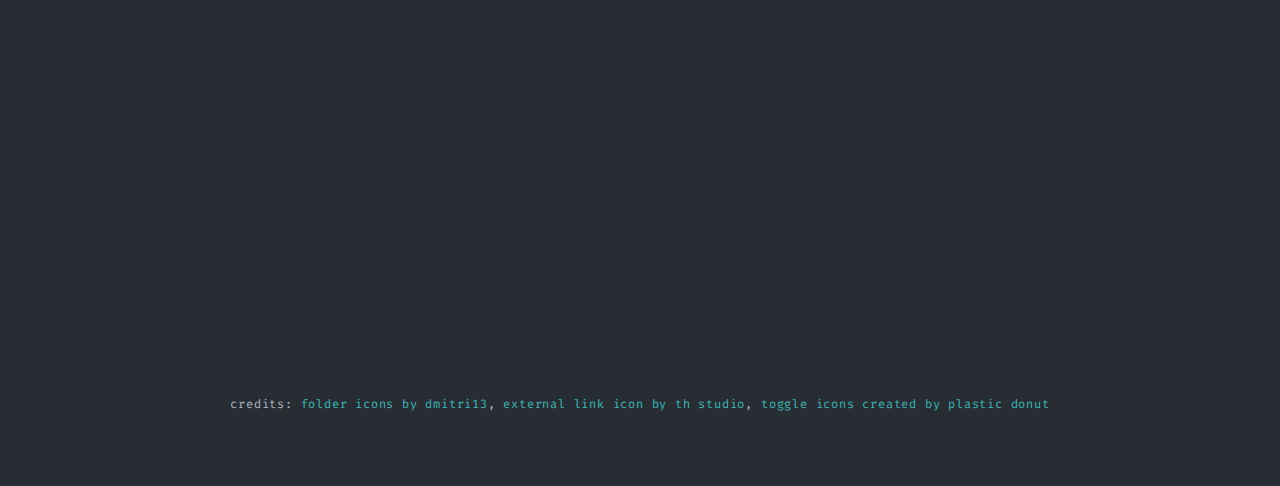
==== commit e018d174: "Add colour theme change using js" ====
--- a/index.html
+++ b/index.html
@@ -15,10 +15,14 @@
             <a href="./index.html"><img id="logo" class="fade-down" src="./resources/images/logo.png"></a>
             <nav>
                 <ul>
-                    <a href="./about-me.html"><li class="fade-down">about me</li></a>
-                    <a href="./projects.html"><li class="fade-down">projects</li></a>
+                    <a href="#about-me"><li class="fade-down">about me</li></a>
+                    <a href="#projects"><li class="fade-down">projects</li></a>
                     <a href="#contact"><li class="fade-down">contact</li></a>
-                    <a href><li class="fade-down">toggle</li></a>
+                    <!-- <a href><li class="fade-down">toggle</li></a> -->
+                    <button id="theme-toggle">
+                        <li class="fade-down"><img id="theme-icon" src="./resources/images/on-button.png" alt="Toggle Theme"></li>
+                      </button>
+                    
                 </ul>
             </nav>
         </div>
@@ -30,18 +34,17 @@
         <div class="mobile-nav" id="mobileNav">
             <div class="mobile-nav-links">
                 <a href="javascript:void(0)" class="close-btn" onclick="toggleNav()">&times;</a>
-                <a href="./about-me.html">about me</a>
-                <a href="./projects.html">projects</a>
+                <a href="#about-me">about me</a>
+                <a href="#projects">projects</a>
                 <a href="#contact">contact</a>
-                <a href>toggle</a>
             </div>
             
             <div class="mobile-media-logos">
-                <a href><img class="mobile-media-logo" src="./resources/images/instagram.png" alt="instagram"></a>
-                <a href><img class="mobile-media-logo" src="./resources/images/github.png" alt="github"></a>
-                <a href><img class="mobile-media-logo" src="./resources/images/discord.png" alt="discord"></a>
-                <a href><img class="mobile-media-logo" src="./resources/images/spotify.png" alt="spotify"></a>
-                <a href><img class="mobile-media-logo" src="./resources/images/linkedin.png" alt="linkedin"></a>
+                <a href><img class="mobile-media-logo" src="./resources/images/instagram-icon.png" alt="instagram"></a>
+                <a href><img class="mobile-media-logo" src="./resources/images/github-icon.png" alt="github"></a>
+                <a href><img class="mobile-media-logo" src="./resources/images/discord-icon.png" alt="discord"></a>
+                <a href><img class="mobile-media-logo" src="./resources/images/spotify-icon.png" alt="spotify"></a>
+                <a href><img class="mobile-media-logo" src="./resources/images/linkedin-icon.png" alt="linkedin"></a>
             </div>
             
         </div>
@@ -49,11 +52,11 @@
 
     <!-- MEDIA BAR SIDE -->
     <div class="media-sidebar fade-up">
-        <a href=><img class="media-logos" src="./resources/images/instagram.png" alt="instagram"></a>
-        <a href><img class="media-logos" src="./resources/images/github.png" alt="github"></a>
-        <a href="https://discord/users/1070563944533590036"><img class="media-logos" src="./resources/images/discord.png" alt="discord"></a>
-        <a href><img class="media-logos" src="./resources/images/spotify.png" alt="spotify"></a>
-        <a href><img class="media-logos" src="./resources/images/linkedin.png" alt="linkedin"></a>
+        <a href=><img class="media-logos" id="instagram-icon" src="./resources/images/instagram-icon.png" alt="instagram"></a>
+        <a href><img class="media-logos" id="github-icon" src="./resources/images/github-icon.png" alt="github"></a>
+        <a href="https://discord/users/1070563944533590036"><img class="media-logos" id="discord-icon"  src="./resources/images/discord-icon.png" alt="discord"></a>
+        <a href><img class="media-logos" id="spotify-icon" src="./resources/images/spotify-icon.png" alt="spotify"></a>
+        <a href><img class="media-logos" id="linkedin-icon" src="./resources/images/linkedin-icon.png" alt="linkedin"></a>
         <span class="media-line"></span>
     </div>
 
@@ -74,7 +77,7 @@
         </section>
 
         <!-- ABOUT ME CONTENT -->
-        <section class="about-me fade">
+        <section class="about-me fade" id="about-me">
             <div class="about-me-header"><h2 class="h2">about me</h2></div>
             <div class="about-me-content">
                 <p>
@@ -84,20 +87,20 @@
                 </p>
                 <img class="about-me-img" src="./resources/images/about-me.png"/>
             </div>
-            <a href="./about-me.html"><div class="button">See more</div></a>
+            <!-- <a href="./about-me.html"><div class="button">See more</div></a> -->
         </section>
 
         <!-- PROJECTS CONTENT -->
-        <section class="projects fade">
+        <section class="projects fade" id="projects">
             <div class="projects-header"><h2 class="h2">projects</h2></div>
             <div class="projects-content">
                 <div class="project-block">
                     <div class="project">
                         <div class="project-top">
-                            <img src="./resources/images/folder.png">
+                            <img src="./resources/images/folder-icon.png" class="project-logos" id="folder-icon">
                             <div class="links">
-                                <a href="https://github.com/enzodia1908/hyperspace-hangout" target="_blank"><div class="github-link-projects"></div></a>
-                                <a href="https://enzodia1908.github.io/hyperspace-hangout/" target="_blank"><div class="link"></div></a>
+                                <a href="https://github.com/enzodia1908/hyperspace-hangout" target="_blank"><img src="./resources/images/github-icon.png" class="project-logos" id="github-icon"></a>
+                                <a href="https://enzodia1908.github.io/hyperspace-hangout/" target="_blank"><img src="./resources/images/link-icon.png" class="project-logos" id="link-icon"></a>
                             </div>
                         </div>
                         <div class="project-info">
@@ -110,10 +113,10 @@
                 <div class="project-block">
                     <div class="project">
                         <div class="project-top">
-                            <img src="./resources/images/folder.png">
+                            <img src="./resources/images/folder-icon.png" class="project-logos" id="folder-icon">
                             <div class="links">
-                                <a href="https://github.com/enzodia1908/gymshark-homepage-lookalike" target="_blank"><div class="github-link-projects"></div></a>
-                                <a href="https://enzodia1908.github.io/gymshark-homepage-lookalike/" target="_blank"><div class="link"></div></a>
+                                <a href="https://github.com/enzodia1908/hyperspace-hangout" target="_blank"><img src="./resources/images/github-icon.png" class="project-logos" id="github-icon"></a>
+                                <a href="https://enzodia1908.github.io/hyperspace-hangout/" target="_blank"><img src="./resources/images/link-icon.png" class="project-logos" id="link-icon"></a>
                             </div>
                         </div>
                         <div class="project-info">
@@ -126,10 +129,10 @@
                 <div class="project-block hide">
                     <div class="project">
                         <div class="project-top">
-                            <img src="./resources/images/folder.png">
+                            <img src="./resources/images/folder-icon.png" class="project-logos" id="folder-icon">
                             <div class="links">
-                                <a href="https://github.com/enzodia1908/mixed-messages" target="_blank"><div class="github-link-projects"></div></a>
-                                <a href="https://enzodia1908.github.io/mixed-messages/" target="_blank"><div class="link"></div></a>
+                                <a href="https://github.com/enzodia1908/hyperspace-hangout" target="_blank"><img src="./resources/images/github-icon.png" class="project-logos" id="github-icon"></a>
+                                <a href="https://enzodia1908.github.io/hyperspace-hangout/" target="_blank"><img src="./resources/images/link-icon.png" class="project-logos" id="link-icon"></a>
                             </div>
                         </div>
                         <div class="project-info">
@@ -139,11 +142,11 @@
                     </div>
                 </div>
             </div>
-            <a href="./projects.html"><div class="projects-view-more">View more</div></a>
+            <a href="#projects"><div class="projects-view-more">View more (coming soon!)</div></a>
         </section>
 
         <!-- CONTACT CONTENT -->
-        <section class="contact fade">
+        <section class="contact fade" id="contact">
             <div class="contact-header"><h2 class="h2">contact</h2></div>
             <div class="contact-content">
                 <p>My inbox is always open, whether it's to ask questions about any of my projects, if you need any help with your projects or if you just want to say hi. :)</p>
@@ -155,7 +158,7 @@
     
 
 
-    <footer>credits: <a href="https://www.flaticon.com/free-icons/folder" title="folder icons">folder icons by dmitri13</a>, <a href="https://www.flaticon.com/free-icons/external-link" title="external link icons">external link icon by th studio</a></footer>
+    <footer>credits: <a href="https://www.flaticon.com/free-icons/folder" title="folder icons">folder icons by dmitri13</a>, <a href="https://www.flaticon.com/free-icons/external-link" title="external link icons">external link icon by th studio</a>, <a href="https://www.flaticon.com/free-icons/toggle" title="toggle icons">toggle icons created by plastic donut</a></footer>
     <script src="https://ajax.googleapis.com/ajax/libs/jquery/3.7.1/jquery.min.js"></script>
     <script src="./resources/script.js"></script>
     
--- a/resources/style.css
+++ b/resources/style.css
@@ -1,31 +1,55 @@
 * {
     box-sizing: border-box;
 }
+
+:root {
+    --background-color: #282C33;
+    --text-color: #ABB2BF;
+    --link-color: #3AB8B6;
+    --link-hover-color: #C778DD;
+    --heading-color: #3AB8B6;
+    --button-hover-color: #c778dd46;
+  }
+  
+  [data-theme="pink"] {
+    --background-color: #121212;
+    --text-color: #ffffff;
+    --link-color: #FA86C4;
+    --link-hover-color: #3AB8B6;
+    --heading-color: #FA86C4;
+    --button-hover-color: #3ab8b634;
+  }
 
 body, html {
     font-family: "Fira Code", monospace;
     font-size: 16px;
     /* margin: 0.5rem 0.5rem; */
     padding: 0;
-    background-color: #282C33;
-    color: #ABB2BF;
+    background-color: var(--background-color);
+    color: var(--text-color);
     letter-spacing: 0.05rem;
     margin: 0;
 }
 
+#theme-toggle {
+    background-color: var(--background-color);
+    border: none;
+    cursor: pointer;
+  }
+
 a {
-    color: #3AB8B6;
+    color: var(--link-color);
     text-decoration: none;
     transition: 0.3s ease-in-out;
 }
 
 a:hover {
-    color: #C778DD;
+    color: var(--link-hover-color);
 }
 
 .button {
     display: inline-block;
-    border: 1px solid #3AB8B6;
+    border: 1px solid var(--link-color);
     padding: 0.5rem 1rem;
     font-weight: 700;
     margin-top: 2rem;
@@ -33,7 +57,7 @@
 }
 
 .button:hover {
-    background-color: #91919147; /* border color for button on hover */
+    background-color: var(--button-hover-color); /* border color for button on hover */
 }
 
 /* NAV BAR  */
@@ -46,7 +70,7 @@
     margin: 0;
     padding: 0.5rem 1rem;
     width: 100%;
-    background-color: #282C33;
+    background-color: var(--background-color);
     z-index: 1;
 }
 
@@ -56,12 +80,21 @@
     gap: 2rem;
     padding: 0;
     margin: 0;
+    /* align-content: center; */
+    justify-content: center;
+    align-items: center;
 }
 
 .main-nav nav {
     transition: none;
     transform: translateY(0);
     opacity: 1;
+}
+
+#theme-icon {
+    width: 2rem;
+    height: 2rem;
+    padding-top: 0.2rem;
 }
 
 .mobile-nav {
@@ -70,7 +103,7 @@
     position: fixed;
     top: 0;
     left: 0;
-    background-color: #282C33;
+    background-color: var(--background-color);
     overflow-x: hidden;
     transition: 0.5s;
     padding-top: 60px;
@@ -155,7 +188,7 @@
 }
 
 
-@media only screen and (max-width: 425px) {
+@media only screen and (max-width: 426px) {
     .main-nav {
         display: none;
     }
@@ -166,6 +199,7 @@
         top: 1%;        
         left: 3%;  
     }
+    
 
 }
 
@@ -197,7 +231,7 @@
 .media-line {
     width: 0.06rem;
     height: 20vh;
-    background-color: #3AB8B6;
+    background-color: var(--heading-color);
     display: block;
 }
 
@@ -217,7 +251,7 @@
     animation: fadeInUp 1s forwards;
 }
 
-@media only screen and (max-width: 425px) {
+@media only screen and (max-width: 426px) {
     .media-sidebar {
         display: none;
     }
@@ -255,7 +289,7 @@
     display: block;
     width: 10rem;
     height: 0.06rem;
-    background-color: #3AB8B6;
+    background-color: var(--heading-color);
     position: absolute;
     transform: translate(100%, -50%);
     right: -0.5rem;
@@ -294,13 +328,13 @@
     }
 }
 
-@media only screen and (max-width: 425px) {
+@media only screen and (max-width: 426px) {
     .content {
         margin: 0 3rem;
     }
 
     section {
-        width: 20rem;
+        width: 18rem;
     }
 
     .h2 {
@@ -308,7 +342,7 @@
     }
 }
 
-@media only screen and (max-width: 320px) {
+@media only screen and (max-width: 375px) {
     .content {
         margin: 0 1.5rem;
     }
@@ -325,19 +359,16 @@
 
 
 .hero {
-    height: 50rem;
+    /* height: 50rem; */
+    padding-top: 10rem;
+}
+
+.about-me, .projects {
+    padding-top: 10rem;
+}
+
+.contact {
     padding-top: 5rem;
-}
-
-.about-me {
-    padding-bottom: 10rem;
-}
-
-.projects {
-    padding-bottom: 10rem;
-}
-
-.contact {
     padding-bottom: 30rem;
 }
 
@@ -361,7 +392,7 @@
     transform: translate(0, 0);
 }
 
-@media only screen and (max-width: 425px) {
+@media only screen and (max-width: 426px) {
     .hero {
         height: 40rem;
         padding-top: 5rem;
@@ -377,7 +408,7 @@
 h1 {
     font-size: 4.4rem;
     margin: 0.2rem 0;
-    color: #FFF
+    color: #FFF;
 }
 
 .hero-title {
@@ -388,7 +419,7 @@
 }
 
 .hero-title span {
-    color: #3AB8B6;
+    color: var(--heading-color);
 }
 
 .hero-title {
@@ -454,7 +485,7 @@
 }
 
 .skill-block {
-    border: 1px solid #3AB8B6;
+    border: 1px solid var(--heading-color);
     display: flex;
     flex-direction: column;
     max-width: 11rem;
@@ -463,7 +494,7 @@
 
 .skill-block-name {
     padding: 8px;
-    border-bottom: 1px solid #3AB8B6;
+    border-bottom: 1px solid var(--heading-color);
 }
 
 .skill-block-list {
@@ -492,7 +523,7 @@
 }
 
 .project-block {
-    border: 1px solid #3AB8B6;
+    border: 1px solid var(--heading-color);
     display: flex;
     /* flex-direction: column; */
     width: 15rem;
@@ -525,30 +556,9 @@
     gap: 0.5rem;
 }
 
-.github-link-projects {
+.links img {
     width: 1.3rem;
     height: 1.3rem;
-    background-image: url(./images/github.png);
-    background-size: cover;
-    transition: background-image 0.3s ease-in-out;
-}
-
-.github-link-projects:hover {
-    background-image: url(./images/github-hover.png);
-    cursor: pointer;
-}
-
-.link {
-    width: 1.3rem;
-    height: 1.3rem;
-    background-image: url(./images/link.png);
-    background-size: cover;
-    transition: background-image 0.3s ease-in-out;
-}
-
-.link:hover {
-    background-image: url(./images/link-hover.png);
-    cursor: pointer;
 }
 
 .projects-view-more {
@@ -595,7 +605,7 @@
     font-size: 12px;
 }
 
-@media only screen and (max-width: 425px) {
+@media only screen and (max-width: 426px) {
     footer {
         margin: 0 3rem;
     }
